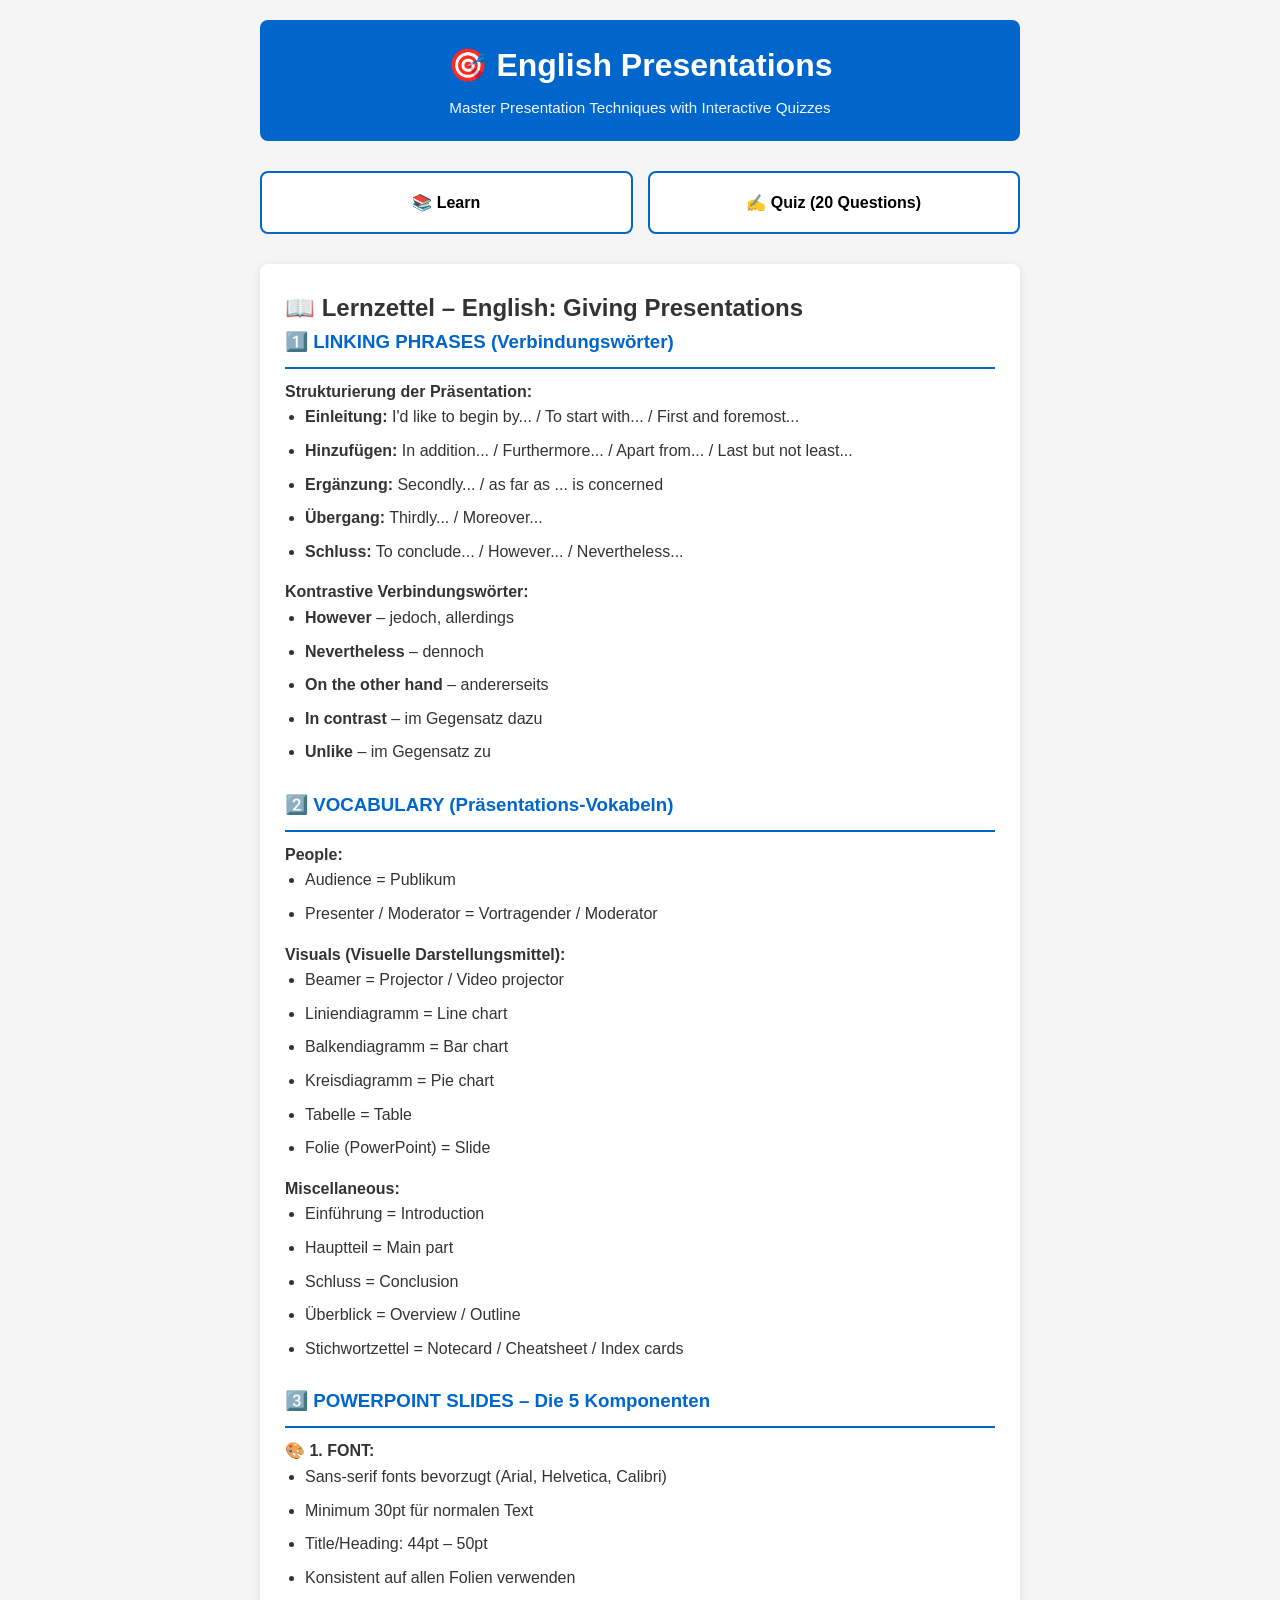
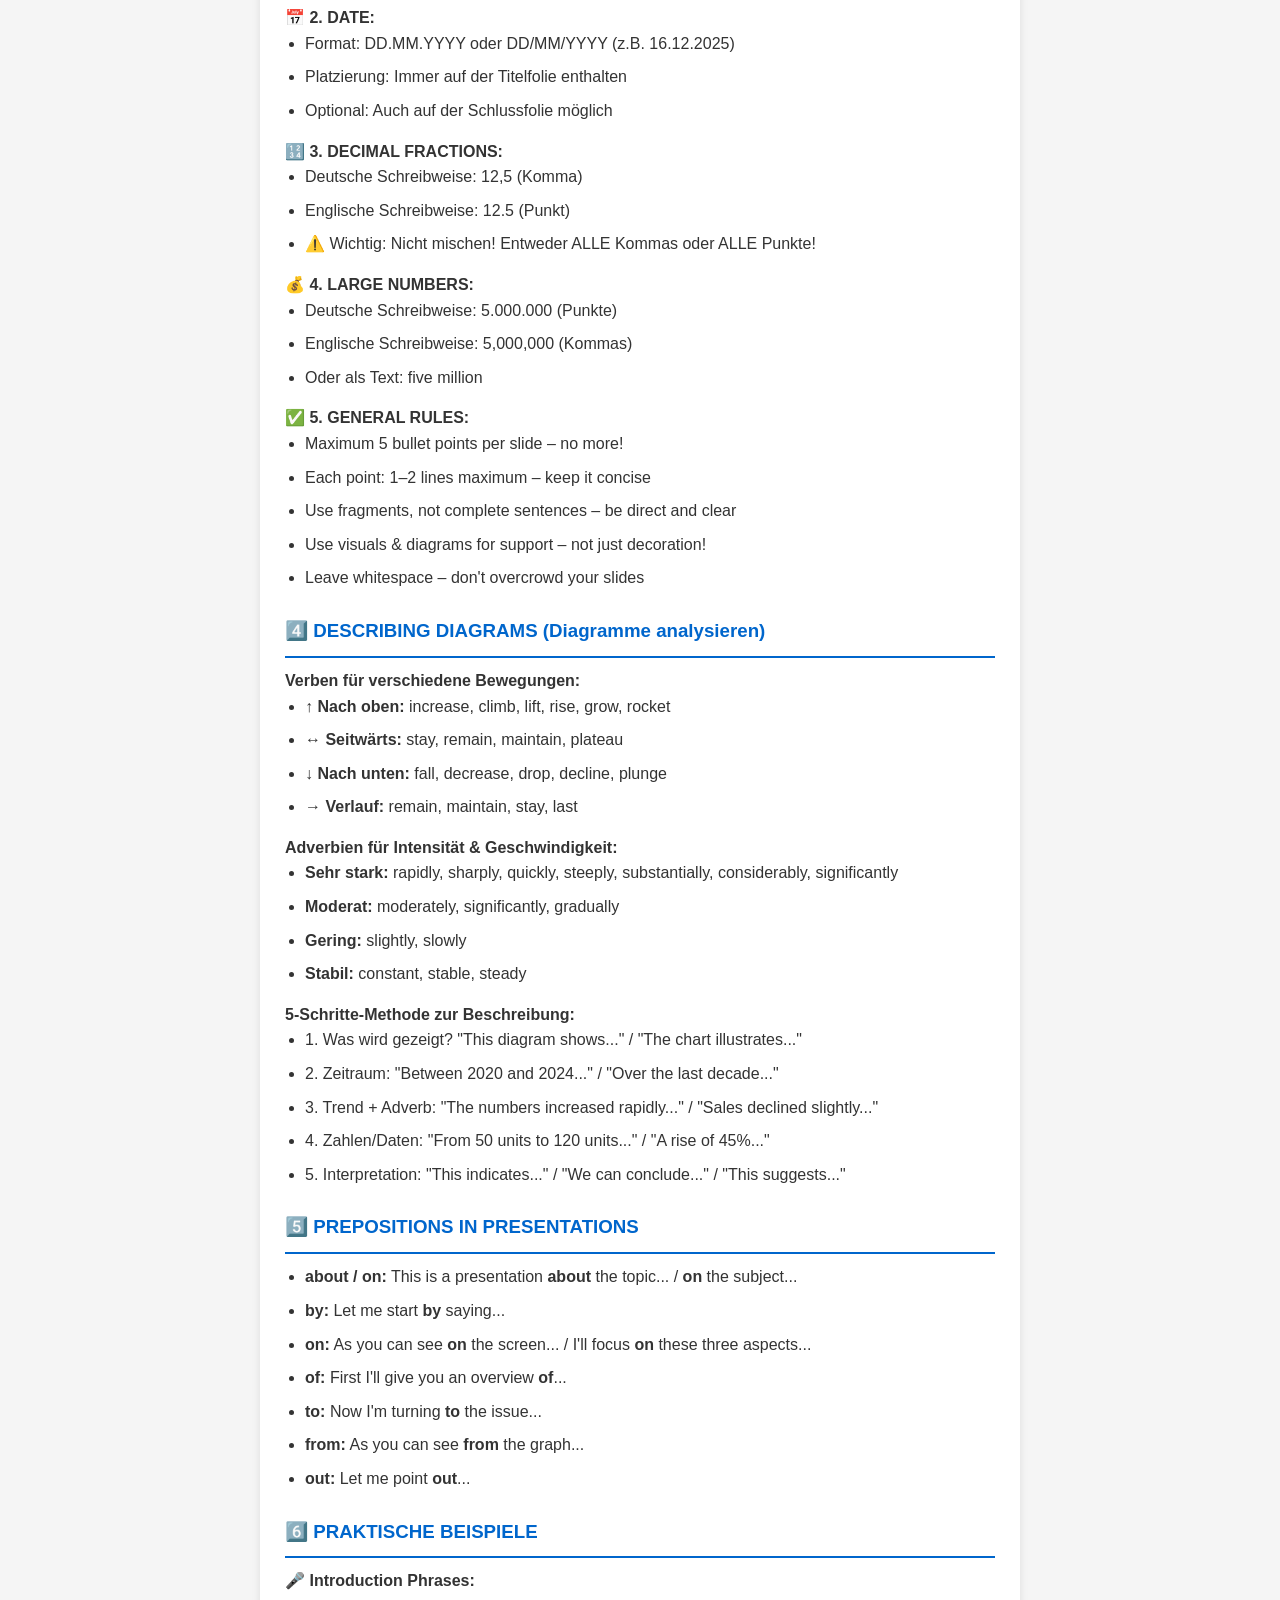
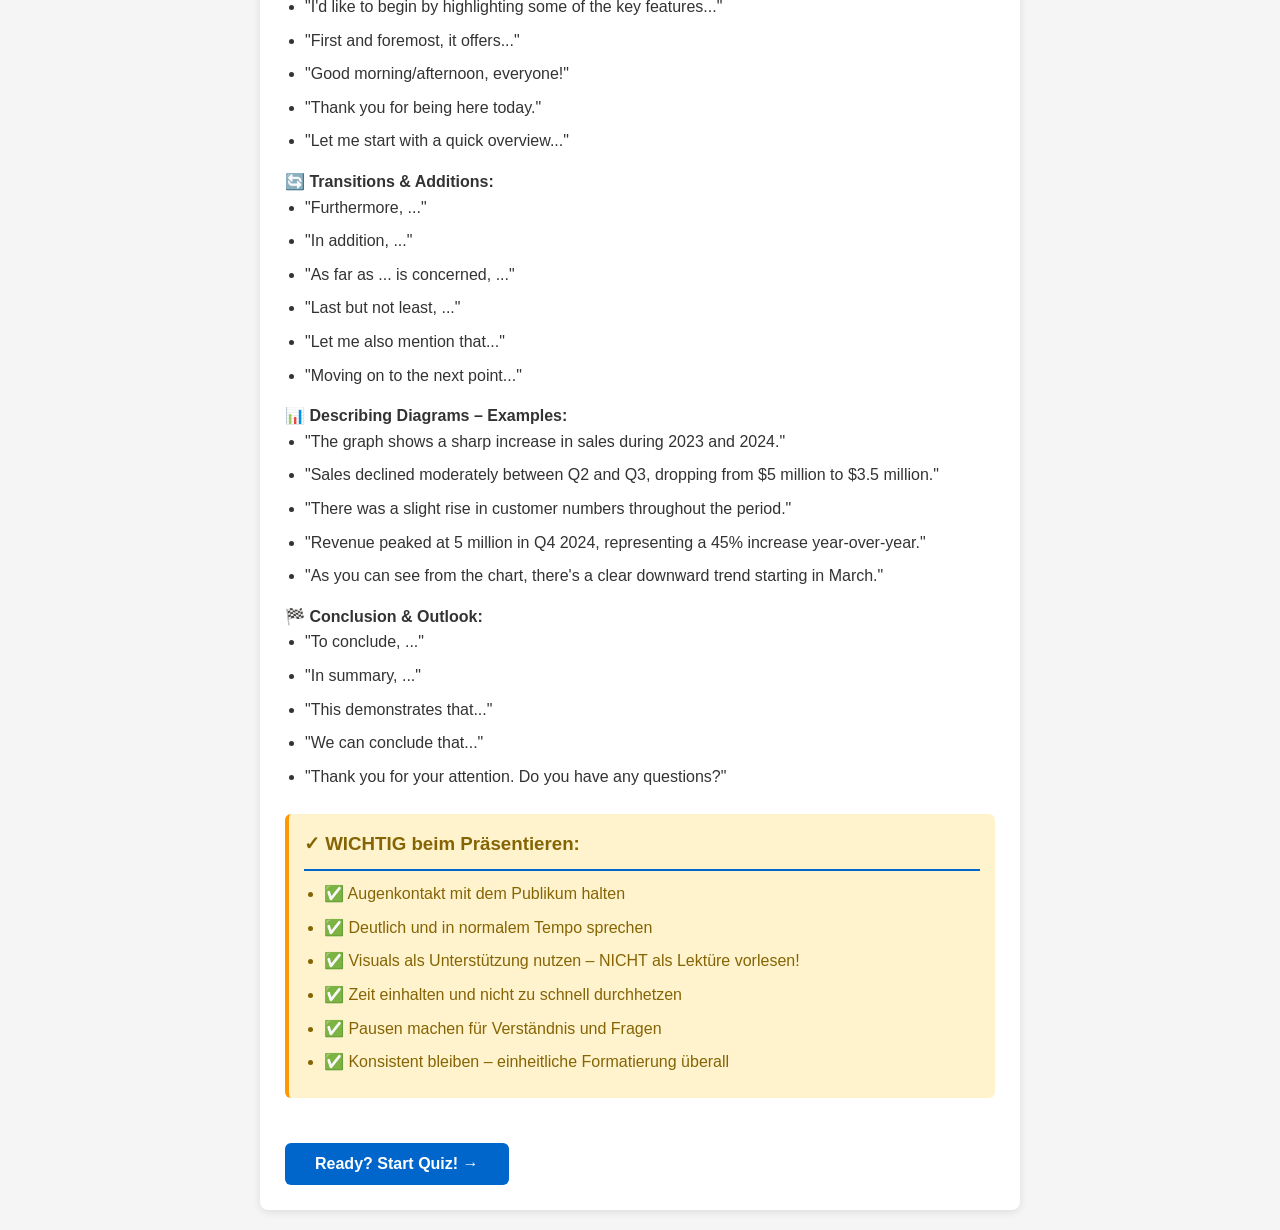
==== englisch.html @ 08774b76 "Add files via upload" ====
<!DOCTYPE html>
<html lang="en">
<head>
    <meta charset="UTF-8">
    <meta name="viewport" content="width=device-width, initial-scale=1.0">
    <title>English Presentations - Learning & Quiz App</title>
    <style>
        :root {
            --color-primary: #0066cc;
            --color-primary-hover: #0052a3;
            --color-success: #28a745;
            --color-error: #dc3545;
            --color-warning: #ff9800;
            --color-bg: #f5f5f5;
            --color-surface: #ffffff;
            --color-text: #333;
            --color-text-light: #666;
        }

        * {
            margin: 0;
            padding: 0;
            box-sizing: border-box;
        }

        body {
            font-family: 'Segoe UI', Tahoma, Geneva, Verdana, sans-serif;
            background: var(--color-bg);
            color: var(--color-text);
            line-height: 1.6;
        }

        .container {
            max-width: 800px;
            margin: 0 auto;
            padding: 20px;
        }

        header {
            background: var(--color-primary);
            color: white;
            padding: 20px;
            border-radius: 8px;
            margin-bottom: 30px;
            text-align: center;
        }

        header h1 {
            margin-bottom: 5px;
            font-size: 2em;
        }

        header p {
            font-size: 0.95em;
            opacity: 0.95;
        }

        .menu {
            display: grid;
            grid-template-columns: 1fr 1fr;
            gap: 15px;
            margin-bottom: 30px;
        }

        .menu-btn {
            background: var(--color-surface);
            border: 2px solid var(--color-primary);
            padding: 20px;
            border-radius: 8px;
            cursor: pointer;
            font-size: 1em;
            font-weight: 600;
            transition: all 0.3s ease;
        }

        .menu-btn:hover {
            background: var(--color-primary);
            color: white;
            transform: translateY(-2px);
        }

        .section {
            display: none;
            animation: fadeIn 0.3s ease;
        }

        .section.active {
            display: block;
        }

        @keyframes fadeIn {
            from { opacity: 0; }
            to { opacity: 1; }
        }

        .quiz-container {
            background: var(--color-surface);
            padding: 30px;
            border-radius: 8px;
            box-shadow: 0 2px 8px rgba(0,0,0,0.1);
        }

        .question-number {
            color: var(--color-primary);
            font-weight: bold;
            margin-bottom: 10px;
        }

        .question-text {
            font-size: 1.1em;
            font-weight: 600;
            margin-bottom: 20px;
            color: var(--color-text);
        }

        .options {
            display: flex;
            flex-direction: column;
            gap: 12px;
        }

        .option {
            background: var(--color-bg);
            border: 2px solid transparent;
            padding: 15px;
            border-radius: 6px;
            cursor: pointer;
            transition: all 0.2s ease;
            font-size: 0.95em;
        }

        .option:hover {
            border-color: var(--color-primary);
            background: #f0f7ff;
        }

        .option input[type="radio"] {
            margin-right: 10px;
            cursor: pointer;
        }

        .option label {
            cursor: pointer;
            display: flex;
            align-items: center;
        }

        .btn {
            background: var(--color-primary);
            color: white;
            border: none;
            padding: 12px 30px;
            border-radius: 6px;
            cursor: pointer;
            font-size: 1em;
            font-weight: 600;
            transition: background 0.3s ease;
            margin-top: 20px;
        }

        .btn:hover {
            background: var(--color-primary-hover);
        }

        .btn:disabled {
            background: #ccc;
            cursor: not-allowed;
        }

        .feedback {
            margin-top: 20px;
            padding: 15px;
            border-radius: 6px;
            display: none;
        }

        .feedback.show {
            display: block;
        }

        .feedback.correct {
            background: #d4edda;
            border: 2px solid var(--color-success);
            color: #155724;
        }

        .feedback.incorrect {
            background: #f8d7da;
            border: 2px solid var(--color-error);
            color: #721c24;
        }

        .progress-bar {
            background: var(--color-bg);
            height: 8px;
            border-radius: 4px;
            margin-bottom: 20px;
            overflow: hidden;
        }

        .progress-fill {
            background: var(--color-primary);
            height: 100%;
            transition: width 0.3s ease;
        }

        .score-board {
            background: var(--color-surface);
            padding: 30px;
            border-radius: 8px;
            text-align: center;
            box-shadow: 0 2px 8px rgba(0,0,0,0.1);
        }

        .score-circle {
            width: 150px;
            height: 150px;
            margin: 0 auto 20px;
            background: var(--color-primary);
            border-radius: 50%;
            display: flex;
            align-items: center;
            justify-content: center;
            color: white;
            font-size: 3em;
            font-weight: bold;
        }

        .score-board h2 {
            margin-bottom: 10px;
            color: var(--color-text);
        }

        .score-board p {
            color: var(--color-text-light);
            margin-bottom: 20px;
        }

        .btn-primary {
            background: var(--color-primary);
        }

        .btn-secondary {
            background: var(--color-text-light);
        }

        .learning-content {
            background: var(--color-surface);
            padding: 25px;
            border-radius: 8px;
            box-shadow: 0 2px 8px rgba(0,0,0,0.1);
        }

        .learning-section {
            margin-bottom: 25px;
        }

        .learning-section h3 {
            color: var(--color-primary);
            margin-bottom: 10px;
            border-bottom: 2px solid var(--color-primary);
            padding-bottom: 10px;
        }

        .learning-section ul {
            margin-left: 20px;
        }

        .learning-section li {
            margin-bottom: 8px;
            line-height: 1.6;
        }

        .example-box {
            background: #fffef0;
            border-left: 4px solid var(--color-warning);
            padding: 12px;
            margin: 10px 0;
            font-style: italic;
        }

        @media (max-width: 600px) {
            .menu {
                grid-template-columns: 1fr;
            }

            header h1 {
                font-size: 1.5em;
            }

            .quiz-container,
            .score-board,
            .learning-content {
                padding: 20px;
            }
        }
    </style>
</head>
<body>
    <div class="container">
        <header>
            <h1>🎯 English Presentations</h1>
            <p>Master Presentation Techniques with Interactive Quizzes</p>
        </header>

        <!-- MENU -->
        <div class="menu">
            <button class="menu-btn" onclick="showSection('learning')">📚 Learn</button>
            <button class="menu-btn" onclick="showSection('quiz')">✍️ Quiz (20 Questions)</button>
        </div>

        <!-- LEARNING SECTION -->
        <section id="learning" class="section active">
            <div class="learning-content">
                <h2>📖 Lernzettel – English: Giving Presentations</h2>

                <div class="learning-section">
                    <h3>1️⃣ LINKING PHRASES (Verbindungswörter)</h3>
                    <strong>Strukturierung der Präsentation:</strong>
                    <ul>
                        <li><strong>Einleitung:</strong> I'd like to begin by... / To start with... / First and foremost...</li>
                        <li><strong>Hinzufügen:</strong> In addition... / Furthermore... / Apart from... / Last but not least...</li>
                        <li><strong>Ergänzung:</strong> Secondly... / as far as ... is concerned</li>
                        <li><strong>Übergang:</strong> Thirdly... / Moreover...</li>
                        <li><strong>Schluss:</strong> To conclude... / However... / Nevertheless...</li>
                    </ul>
                    <strong style="margin-top: 15px; display: block;">Kontrastive Verbindungswörter:</strong>
                    <ul>
                        <li><strong>However</strong> – jedoch, allerdings</li>
                        <li><strong>Nevertheless</strong> – dennoch</li>
                        <li><strong>On the other hand</strong> – andererseits</li>
                        <li><strong>In contrast</strong> – im Gegensatz dazu</li>
                        <li><strong>Unlike</strong> – im Gegensatz zu</li>
                    </ul>
                </div>

                <div class="learning-section">
                    <h3>2️⃣ VOCABULARY (Präsentations-Vokabeln)</h3>
                    <strong>People:</strong>
                    <ul>
                        <li>Audience = Publikum</li>
                        <li>Presenter / Moderator = Vortragender / Moderator</li>
                    </ul>
                    <strong style="margin-top: 15px; display: block;">Visuals (Visuelle Darstellungsmittel):</strong>
                    <ul>
                        <li>Beamer = Projector / Video projector</li>
                        <li>Liniendiagramm = Line chart</li>
                        <li>Balkendiagramm = Bar chart</li>
                        <li>Kreisdiagramm = Pie chart</li>
                        <li>Tabelle = Table</li>
                        <li>Folie (PowerPoint) = Slide</li>
                    </ul>
                    <strong style="margin-top: 15px; display: block;">Miscellaneous:</strong>
                    <ul>
                        <li>Einführung = Introduction</li>
                        <li>Hauptteil = Main part</li>
                        <li>Schluss = Conclusion</li>
                        <li>Überblick = Overview / Outline</li>
                        <li>Stichwortzettel = Notecard / Cheatsheet / Index cards</li>
                    </ul>
                </div>

                <div class="learning-section">
                    <h3>3️⃣ POWERPOINT SLIDES – Die 5 Komponenten</h3>
                    <strong>🎨 1. FONT:</strong>
                    <ul>
                        <li>Sans-serif fonts bevorzugt (Arial, Helvetica, Calibri)</li>
                        <li>Minimum 30pt für normalen Text</li>
                        <li>Title/Heading: 44pt – 50pt</li>
                        <li>Konsistent auf allen Folien verwenden</li>
                    </ul>
                    <strong style="margin-top: 15px; display: block;">📅 2. DATE:</strong>
                    <ul>
                        <li>Format: DD.MM.YYYY oder DD/MM/YYYY (z.B. 16.12.2025)</li>
                        <li>Platzierung: Immer auf der Titelfolie enthalten</li>
                        <li>Optional: Auch auf der Schlussfolie möglich</li>
                    </ul>
                    <strong style="margin-top: 15px; display: block;">🔢 3. DECIMAL FRACTIONS:</strong>
                    <ul>
                        <li>Deutsche Schreibweise: 12,5 (Komma)</li>
                        <li>Englische Schreibweise: 12.5 (Punkt)</li>
                        <li>⚠️ Wichtig: Nicht mischen! Entweder ALLE Kommas oder ALLE Punkte!</li>
                    </ul>
                    <strong style="margin-top: 15px; display: block;">💰 4. LARGE NUMBERS:</strong>
                    <ul>
                        <li>Deutsche Schreibweise: 5.000.000 (Punkte)</li>
                        <li>Englische Schreibweise: 5,000,000 (Kommas)</li>
                        <li>Oder als Text: five million</li>
                    </ul>
                    <strong style="margin-top: 15px; display: block;">✅ 5. GENERAL RULES:</strong>
                    <ul>
                        <li>Maximum 5 bullet points per slide – no more!</li>
                        <li>Each point: 1–2 lines maximum – keep it concise</li>
                        <li>Use fragments, not complete sentences – be direct and clear</li>
                        <li>Use visuals & diagrams for support – not just decoration!</li>
                        <li>Leave whitespace – don't overcrowd your slides</li>
                    </ul>
                </div>

                <div class="learning-section">
                    <h3>4️⃣ DESCRIBING DIAGRAMS (Diagramme analysieren)</h3>
                    <strong>Verben für verschiedene Bewegungen:</strong>
                    <ul>
                        <li><strong>↑ Nach oben:</strong> increase, climb, lift, rise, grow, rocket</li>
                        <li><strong>↔ Seitwärts:</strong> stay, remain, maintain, plateau</li>
                        <li><strong>↓ Nach unten:</strong> fall, decrease, drop, decline, plunge</li>
                        <li><strong>→ Verlauf:</strong> remain, maintain, stay, last</li>
                    </ul>
                    <strong style="margin-top: 15px; display: block;">Adverbien für Intensität & Geschwindigkeit:</strong>
                    <ul>
                        <li><strong>Sehr stark:</strong> rapidly, sharply, quickly, steeply, substantially, considerably, significantly</li>
                        <li><strong>Moderat:</strong> moderately, significantly, gradually</li>
                        <li><strong>Gering:</strong> slightly, slowly</li>
                        <li><strong>Stabil:</strong> constant, stable, steady</li>
                    </ul>
                    <strong style="margin-top: 15px; display: block;">5-Schritte-Methode zur Beschreibung:</strong>
                    <ul>
                        <li>1. Was wird gezeigt? "This diagram shows..." / "The chart illustrates..."</li>
                        <li>2. Zeitraum: "Between 2020 and 2024..." / "Over the last decade..."</li>
                        <li>3. Trend + Adverb: "The numbers increased rapidly..." / "Sales declined slightly..."</li>
                        <li>4. Zahlen/Daten: "From 50 units to 120 units..." / "A rise of 45%..."</li>
                        <li>5. Interpretation: "This indicates..." / "We can conclude..." / "This suggests..."</li>
                    </ul>
                </div>

                <div class="learning-section">
                    <h3>5️⃣ PREPOSITIONS IN PRESENTATIONS</h3>
                    <ul>
                        <li><strong>about / on:</strong> This is a presentation <strong>about</strong> the topic... / <strong>on</strong> the subject...</li>
                        <li><strong>by:</strong> Let me start <strong>by</strong> saying...</li>
                        <li><strong>on:</strong> As you can see <strong>on</strong> the screen... / I'll focus <strong>on</strong> these three aspects...</li>
                        <li><strong>of:</strong> First I'll give you an overview <strong>of</strong>...</li>
                        <li><strong>to:</strong> Now I'm turning <strong>to</strong> the issue...</li>
                        <li><strong>from:</strong> As you can see <strong>from</strong> the graph...</li>
                        <li><strong>out:</strong> Let me point <strong>out</strong>...</li>
                    </ul>
                </div>

                <div class="learning-section">
                    <h3>6️⃣ PRAKTISCHE BEISPIELE</h3>
                    <strong>🎤 Introduction Phrases:</strong>
                    <ul>
                        <li>"I'd like to begin by highlighting some of the key features..."</li>
                        <li>"First and foremost, it offers..."</li>
                        <li>"Good morning/afternoon, everyone!"</li>
                        <li>"Thank you for being here today."</li>
                        <li>"Let me start with a quick overview..."</li>
                    </ul>
                    <strong style="margin-top: 15px; display: block;">🔄 Transitions & Additions:</strong>
                    <ul>
                        <li>"Furthermore, ..."</li>
                        <li>"In addition, ..."</li>
                        <li>"As far as ... is concerned, ..."</li>
                        <li>"Last but not least, ..."</li>
                        <li>"Let me also mention that..."</li>
                        <li>"Moving on to the next point..."</li>
                    </ul>
                    <strong style="margin-top: 15px; display: block;">📊 Describing Diagrams – Examples:</strong>
                    <ul>
                        <li>"The graph shows a sharp increase in sales during 2023 and 2024."</li>
                        <li>"Sales declined moderately between Q2 and Q3, dropping from $5 million to $3.5 million."</li>
                        <li>"There was a slight rise in customer numbers throughout the period."</li>
                        <li>"Revenue peaked at 5 million in Q4 2024, representing a 45% increase year-over-year."</li>
                        <li>"As you can see from the chart, there's a clear downward trend starting in March."</li>
                    </ul>
                    <strong style="margin-top: 15px; display: block;">🏁 Conclusion & Outlook:</strong>
                    <ul>
                        <li>"To conclude, ..."</li>
                        <li>"In summary, ..."</li>
                        <li>"This demonstrates that..."</li>
                        <li>"We can conclude that..."</li>
                        <li>"Thank you for your attention. Do you have any questions?"</li>
                    </ul>
                </div>

                <div class="learning-section" style="background: #fff3cd; padding: 15px; border-radius: 6px; border-left: 4px solid #ff9800;">
                    <h3 style="color: #856404;">✓ WICHTIG beim Präsentieren:</h3>
                    <ul style="color: #856404;">
                        <li>✅ Augenkontakt mit dem Publikum halten</li>
                        <li>✅ Deutlich und in normalem Tempo sprechen</li>
                        <li>✅ Visuals als Unterstützung nutzen – NICHT als Lektüre vorlesen!</li>
                        <li>✅ Zeit einhalten und nicht zu schnell durchhetzen</li>
                        <li>✅ Pausen machen für Verständnis und Fragen</li>
                        <li>✅ Konsistent bleiben – einheitliche Formatierung überall</li>
                    </ul>
                </div>

                <button class="btn" onclick="showSection('quiz')">Ready? Start Quiz! →</button>
            </div>
        </section>

        <!-- QUIZ SECTION -->
        <section id="quiz" class="section">
            <div class="quiz-container" id="quizContainer">
                <div class="progress-bar">
                    <div class="progress-fill" id="progressFill"></div>
                </div>
                <div class="question-number" id="questionNumber">Question 1 of 20</div>
                <div class="question-text" id="questionText"></div>
                <div class="options" id="optionsContainer"></div>
                <button class="btn" id="submitBtn" onclick="submitAnswer()">Check Answer</button>
                <div class="feedback" id="feedback"></div>
            </div>

            <div class="score-board" id="scoreBoard" style="display: none;">
                <div class="score-circle" id="scoreCircle">0%</div>
                <h2>Quiz Complete! 🎉</h2>
                <p id="scoreMessage"></p>
                <button class="btn" onclick="location.reload()">Start Over</button>
                <button class="btn btn-secondary" onclick="showSection('learning'); location.reload()">Review & Learn</button>
            </div>
        </section>
    </div>

    <script>
        // Quiz Questions
        const quizQuestions = [
            {
                question: "What is the MINIMUM font size for normal text on a PowerPoint slide?",
                options: [
                    "20pt",
                    "30pt",
                    "44pt",
                    "50pt"
                ],
                correct: 1,
                explanation: "The minimum font size for normal body text is 30pt to ensure readability for the audience."
            },
            {
                question: "How should you write a decimal number in English presentations?",
                options: [
                    "3,25 (with comma)",
                    "3.25 (with point)",
                    "3-25 (with dash)",
                    "Both A and B are correct"
                ],
                correct: 1,
                explanation: "In English, use a POINT (3.25), not a comma. Commas are for thousands (5,000,000)."
            },
            {
                question: "What is the maximum number of bullet points recommended per slide?",
                options: [
                    "3 bullet points",
                    "5 bullet points",
                    "7 bullet points",
                    "10 bullet points"
                ],
                correct: 1,
                explanation: "Maximum 5 bullet points per slide - this prevents overcrowding and helps the audience focus."
            },
            {
                question: "Which linking phrase would you use to INTRODUCE your presentation?",
                options: [
                    "To conclude...",
                    "Furthermore...",
                    "I'd like to begin by...",
                    "On the other hand..."
                ],
                correct: 2,
                explanation: "'I'd like to begin by...' is an introductory phrase. 'To conclude' ends a presentation."
            },
            {
                question: "How do you write 5 million in English style (for slides)?",
                options: [
                    "5.000.000 (with dots)",
                    "5,000,000 (with commas)",
                    "five million (as text)",
                    "Both B and C are correct"
                ],
                correct: 3,
                explanation: "In English, use COMMAS for thousands (5,000,000) or write it as text (five million). Both are correct!"
            },
            {
                question: "Which verb describes a SHARP INCREASE in a diagram?",
                options: [
                    "remained stable",
                    "declined slightly",
                    "rocketed / skyrocketed",
                    "plateaued"
                ],
                correct: 2,
                explanation: "'Rocketed' or 'skyrocketed' describes a sharp, sudden increase. 'Remained stable' = no change."
            },
            {
                question: "Complete: 'As you can see _____ the screen...'",
                options: [
                    "in",
                    "at",
                    "on",
                    "from"
                ],
                correct: 2,
                explanation: "The correct preposition is 'on': 'As you can see ON the screen...'"
            },
            {
                question: "Which is NOT a proper contrast linking phrase?",
                options: [
                    "However...",
                    "Nevertheless...",
                    "Furthermore...",
                    "On the other hand..."
                ],
                correct: 2,
                explanation: "'Furthermore' ADDS information, it doesn't contrast. 'However', 'Nevertheless', 'On the other hand' show contrast."
            },
            {
                question: "What does the example 'Revenue peaked at 5 million in Q4' tell you?",
                options: [
                    "Revenue was lowest in Q4",
                    "Revenue reached its highest point in Q4",
                    "Revenue remained stable in Q4",
                    "Revenue declined in Q4"
                ],
                correct: 1,
                explanation: "'Peaked' means reached the highest point. It's the TOP of the curve."
            },
            {
                question: "Which of these is correct for describing a SLIGHT change?",
                options: [
                    "Sales rocketed sharply",
                    "Numbers increased substantially",
                    "There was a slight rise in customers",
                    "Revenue plunged considerably"
                ],
                correct: 2,
                explanation: "'Slight rise' correctly describes a small, gradual increase. 'Sharply', 'substantially', 'plunged' all indicate major changes."
            },
            {
                question: "What should you NEVER do when presenting slides?",
                options: [
                    "Make eye contact with the audience",
                    "Just read word-for-word from your slides",
                    "Use visuals as support material",
                    "Speak at a normal pace"
                ],
                correct: 1,
                explanation: "Never just read from slides! Slides are SUPPORT material, not a script. Use them to highlight key points."
            },
            {
                question: "How many lines should each bullet point be maximum?",
                options: [
                    "1 line maximum",
                    "2-3 lines maximum",
                    "1-2 lines maximum",
                    "No limit, be detailed"
                ],
                correct: 2,
                explanation: "Each bullet point should be 1-2 lines MAXIMUM to keep slides clean and readable. More text = audience gets lost."
            },
            {
                question: "Which date format is CORRECT for English presentations?",
                options: [
                    "16/12/2025 or 16.12.2025",
                    "12/16/2025 (American style)",
                    "December 16, 2025 (full text)",
                    "All formats are equally correct"
                ],
                correct: 0,
                explanation: "DD/MM/YYYY or DD.MM.YYYY are standard for presentations. Always include the date on your title slide!"
            },
            {
                question: "Which adverb indicates a MODERATE/GRADUAL increase?",
                options: [
                    "sharply",
                    "substantially",
                    "gradually",
                    "steeply"
                ],
                correct: 2,
                explanation: "'Gradually' means slow, step-by-step change. 'Sharply', 'substantially', 'steeply' all mean sudden/significant."
            },
            {
                question: "How should you format the title on a PowerPoint slide?",
                options: [
                    "20pt font size",
                    "32pt font size",
                    "44-50pt font size",
                    "10pt font size"
                ],
                correct: 2,
                explanation: "Titles should be 44-50pt for visibility. This is much larger than body text (30pt minimum)."
            },
            {
                question: "Which linking phrase is used to add MORE information?",
                options: [
                    "However...",
                    "In contrast...",
                    "Furthermore...",
                    "On the other hand..."
                ],
                correct: 2,
                explanation: "'Furthermore' ADDS information (like 'In addition'). The others show CONTRAST or contradiction."
            },
            {
                question: "What does 'plateau' mean when describing a diagram?",
                options: [
                    "Sharp increase",
                    "Remains flat/stable",
                    "Sudden drop",
                    "Fluctuates wildly"
                ],
                correct: 1,
                explanation: "'Plateau' = flat, no change. Numbers stay the same. Example: 'Sales plateaued at 50,000 units.'"
            },
            {
                question: "Which is the CORRECT way to write decimal numbers in English presentations?",
                options: [
                    "Use commas: 25,5%",
                    "Use points: 25.5%",
                    "Use dashes: 25-5%",
                    "Write as text: twenty-five point five percent"
                ],
                correct: 1,
                explanation: "In English, use POINTS for decimals (25.5%). Only use COMMAS for thousands (5,000,000)."
            },
            {
                question: "What is the main purpose of visuals on a PowerPoint slide?",
                options: [
                    "To fill empty space",
                    "To look pretty",
                    "To SUPPORT and clarify your spoken message",
                    "To replace your speech"
                ],
                correct: 2,
                explanation: "Visuals should SUPPORT your presentation, not replace it or just decorate. They help the audience understand better."
            },
            {
                question: "Complete: 'I'd like to begin _____ showing you the data.'",
                options: [
                    "to",
                    "for",
                    "by",
                    "with"
                ],
                correct: 2,
                explanation: "The correct phrase is 'I'd like to begin BY...'. 'By' shows the method or action you're starting with."
            }
        ];

        let currentQuestion = 0;
        let score = 0;
        let answered = false;

        function showSection(section) {
            document.querySelectorAll('.section').forEach(s => s.classList.remove('active'));
            document.getElementById(section).classList.add('active');
            if (section === 'quiz' && currentQuestion === 0) {
                loadQuestion();
            }
        }

        function loadQuestion() {
            const question = quizQuestions[currentQuestion];
            answered = false;

            document.getElementById('questionNumber').textContent = `Question ${currentQuestion + 1} of ${quizQuestions.length}`;
            document.getElementById('questionText').textContent = question.question;

            const optionsContainer = document.getElementById('optionsContainer');
            optionsContainer.innerHTML = '';

            question.options.forEach((option, index) => {
                const optionDiv = document.createElement('div');
                optionDiv.className = 'option';
                optionDiv.innerHTML = `
                    <label>
                        <input type="radio" name="answer" value="${index}">
                        ${option}
                    </label>
                `;
                optionsContainer.appendChild(optionDiv);
            });

            document.getElementById('feedback').classList.remove('show', 'correct', 'incorrect');
            document.getElementById('submitBtn').textContent = 'Check Answer';
            updateProgress();
        }

        function submitAnswer() {
            if (answered) {
                nextQuestion();
                return;
            }

            const selectedAnswer = document.querySelector('input[name="answer"]:checked');
            if (!selectedAnswer) {
                alert('Please select an answer!');
                return;
            }

            answered = true;
            const question = quizQuestions[currentQuestion];
            const isCorrect = parseInt(selectedAnswer.value) === question.correct;

            if (isCorrect) {
                score++;
                document.getElementById('feedback').className = 'feedback show correct';
                document.getElementById('feedback').innerHTML = `✅ <strong>Correct!</strong> ${question.explanation}`;
            } else {
                document.getElementById('feedback').className = 'feedback show incorrect';
                document.getElementById('feedback').innerHTML = `❌ <strong>Incorrect!</strong> ${question.explanation}`;
            }

            document.getElementById('submitBtn').textContent = currentQuestion === quizQuestions.length - 1 ? 'See Results' : 'Next Question →';
        }

        function nextQuestion() {
            currentQuestion++;
            if (currentQuestion < quizQuestions.length) {
                loadQuestion();
            } else {
                showResults();
            }
        }

        function updateProgress() {
            const progress = ((currentQuestion) / quizQuestions.length) * 100;
            document.getElementById('progressFill').style.width = progress + '%';
        }

        function showResults() {
            const percentage = Math.round((score / quizQuestions.length) * 100);
            document.getElementById('quizContainer').style.display = 'none';
            document.getElementById('scoreBoard').style.display = 'block';
            document.getElementById('scoreCircle').textContent = percentage + '%';

            let message = '';
            if (percentage === 100) {
                message = 'Perfect! You\'re a presentation expert! 🌟';
            } else if (percentage >= 80) {
                message = 'Great job! You know your stuff! 💪';
            } else if (percentage >= 60) {
                message = 'Good effort! Review the topics and try again. 📚';
            } else {
                message = 'Keep learning! Review the material and take the quiz again. 📖';
            }

            document.getElementById('scoreMessage').textContent = `You got ${score} out of ${quizQuestions.length} questions correct. ${message}`;
        }

        // Load first question
        window.addEventListener('load', () => {
            if (document.getElementById('quiz').classList.contains('active')) {
                loadQuestion();
            }
        });
    </script>
</body>
</html>
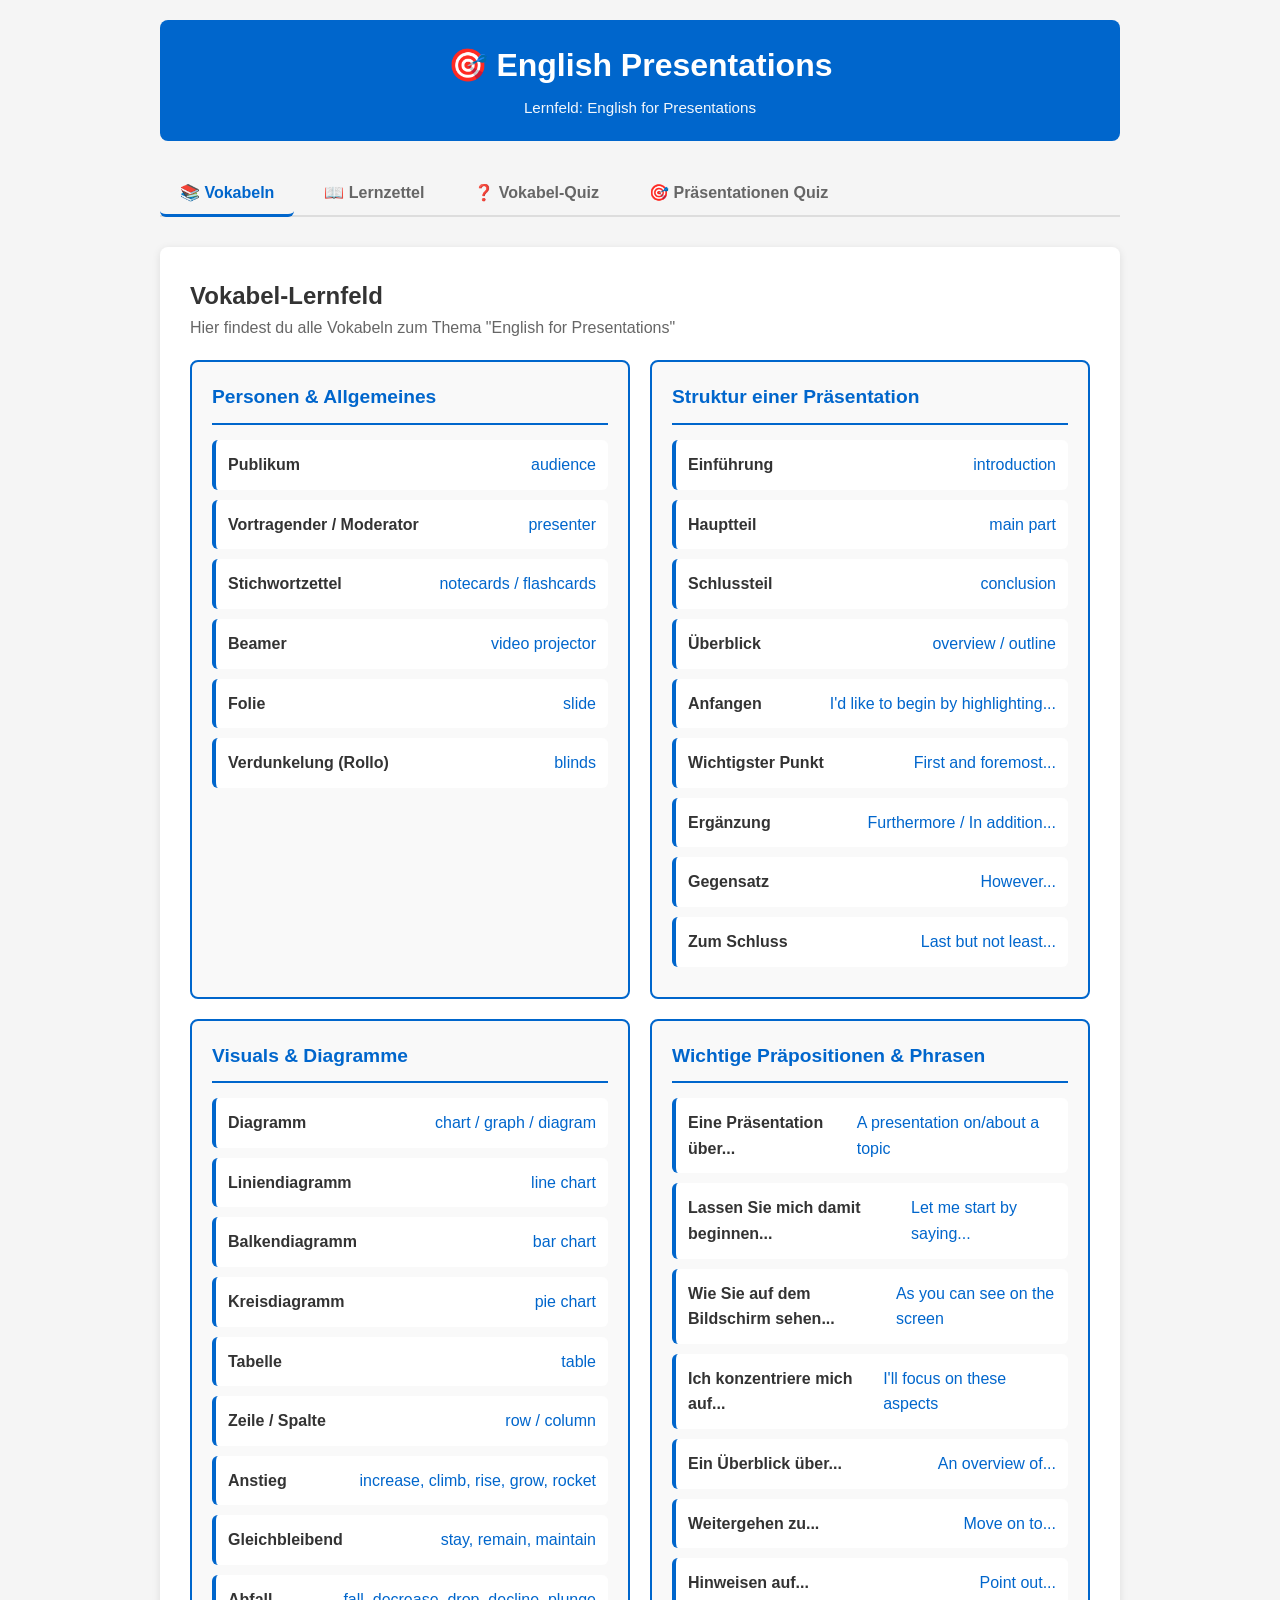
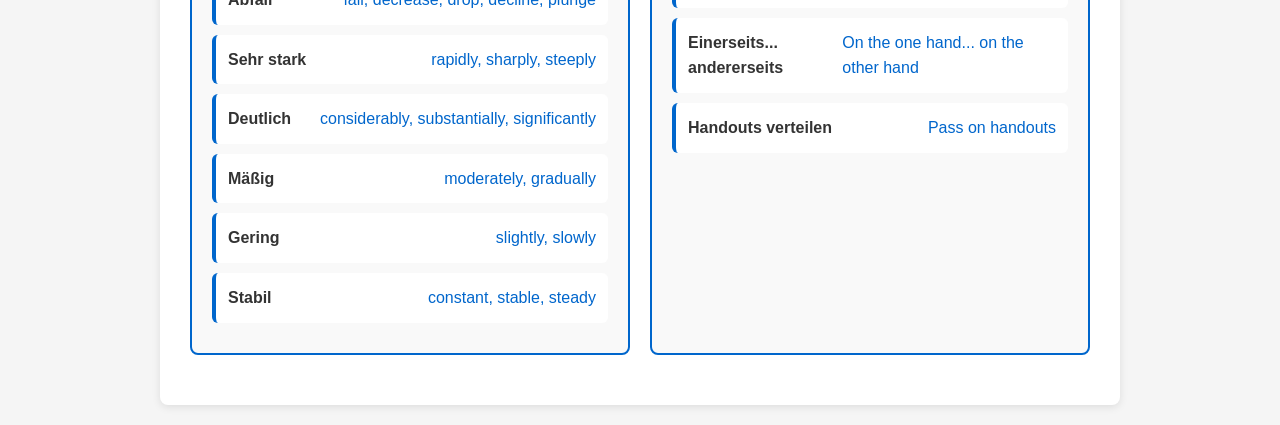
==== commit a2d126a4: "Update vocabs" ====
--- a/englisch.html
+++ b/englisch.html
@@ -1,5 +1,5 @@
 <!DOCTYPE html>
-<html lang="en">
+<html lang="de">
 <head>
     <meta charset="UTF-8">
     <meta name="viewport" content="width=device-width, initial-scale=1.0">
@@ -31,7 +31,7 @@
         }
 
         .container {
-            max-width: 800px;
+            max-width: 1000px;
             margin: 0 auto;
             padding: 20px;
         }
@@ -55,28 +55,34 @@
             opacity: 0.95;
         }
 
-        .menu {
-            display: grid;
-            grid-template-columns: 1fr 1fr;
-            gap: 15px;
+        .tabs {
+            display: flex;
+            gap: 10px;
             margin-bottom: 30px;
-        }
-
-        .menu-btn {
-            background: var(--color-surface);
-            border: 2px solid var(--color-primary);
-            padding: 20px;
-            border-radius: 8px;
+            flex-wrap: wrap;
+            border-bottom: 2px solid #ddd;
+        }
+
+        .tab-btn {
+            background: none;
+            border: none;
+            padding: 12px 20px;
             cursor: pointer;
             font-size: 1em;
             font-weight: 600;
+            color: var(--color-text-light);
+            border-bottom: 3px solid transparent;
             transition: all 0.3s ease;
-        }
-
-        .menu-btn:hover {
-            background: var(--color-primary);
-            color: white;
-            transform: translateY(-2px);
+            margin-bottom: -2px;
+        }
+
+        .tab-btn:hover {
+            color: var(--color-primary);
+        }
+
+        .tab-btn.active {
+            color: var(--color-primary);
+            border-bottom-color: var(--color-primary);
         }
 
         .section {
@@ -93,157 +99,58 @@
             to { opacity: 1; }
         }
 
-        .quiz-container {
+        .content-box {
             background: var(--color-surface);
             padding: 30px;
             border-radius: 8px;
             box-shadow: 0 2px 8px rgba(0,0,0,0.1);
         }
 
-        .question-number {
+        /* Vokabeln-Lernfeld Styles */
+        .vocabulary-grid {
+            display: grid;
+            grid-template-columns: repeat(auto-fit, minmax(300px, 1fr));
+            gap: 20px;
+            margin-bottom: 20px;
+        }
+
+        .vocab-category {
+            border: 2px solid var(--color-primary);
+            border-radius: 8px;
+            padding: 20px;
+            background: #f9f9f9;
+        }
+
+        .vocab-category h3 {
             color: var(--color-primary);
-            font-weight: bold;
+            margin-bottom: 15px;
+            font-size: 1.2em;
+            border-bottom: 2px solid var(--color-primary);
+            padding-bottom: 10px;
+        }
+
+        .vocab-item {
+            background: white;
+            padding: 12px;
             margin-bottom: 10px;
-        }
-
-        .question-text {
-            font-size: 1.1em;
+            border-radius: 6px;
+            border-left: 4px solid var(--color-primary);
+            display: flex;
+            justify-content: space-between;
+            align-items: center;
+        }
+
+        .vocab-de {
             font-weight: 600;
-            margin-bottom: 20px;
             color: var(--color-text);
         }
 
-        .options {
-            display: flex;
-            flex-direction: column;
-            gap: 12px;
-        }
-
-        .option {
-            background: var(--color-bg);
-            border: 2px solid transparent;
-            padding: 15px;
-            border-radius: 6px;
-            cursor: pointer;
-            transition: all 0.2s ease;
-            font-size: 0.95em;
-        }
-
-        .option:hover {
-            border-color: var(--color-primary);
-            background: #f0f7ff;
-        }
-
-        .option input[type="radio"] {
-            margin-right: 10px;
-            cursor: pointer;
-        }
-
-        .option label {
-            cursor: pointer;
-            display: flex;
-            align-items: center;
-        }
-
-        .btn {
-            background: var(--color-primary);
-            color: white;
-            border: none;
-            padding: 12px 30px;
-            border-radius: 6px;
-            cursor: pointer;
-            font-size: 1em;
-            font-weight: 600;
-            transition: background 0.3s ease;
-            margin-top: 20px;
-        }
-
-        .btn:hover {
-            background: var(--color-primary-hover);
-        }
-
-        .btn:disabled {
-            background: #ccc;
-            cursor: not-allowed;
-        }
-
-        .feedback {
-            margin-top: 20px;
-            padding: 15px;
-            border-radius: 6px;
-            display: none;
-        }
-
-        .feedback.show {
-            display: block;
-        }
-
-        .feedback.correct {
-            background: #d4edda;
-            border: 2px solid var(--color-success);
-            color: #155724;
-        }
-
-        .feedback.incorrect {
-            background: #f8d7da;
-            border: 2px solid var(--color-error);
-            color: #721c24;
-        }
-
-        .progress-bar {
-            background: var(--color-bg);
-            height: 8px;
-            border-radius: 4px;
-            margin-bottom: 20px;
-            overflow: hidden;
-        }
-
-        .progress-fill {
-            background: var(--color-primary);
-            height: 100%;
-            transition: width 0.3s ease;
-        }
-
-        .score-board {
-            background: var(--color-surface);
-            padding: 30px;
-            border-radius: 8px;
-            text-align: center;
-            box-shadow: 0 2px 8px rgba(0,0,0,0.1);
-        }
-
-        .score-circle {
-            width: 150px;
-            height: 150px;
-            margin: 0 auto 20px;
-            background: var(--color-primary);
-            border-radius: 50%;
-            display: flex;
-            align-items: center;
-            justify-content: center;
-            color: white;
-            font-size: 3em;
-            font-weight: bold;
-        }
-
-        .score-board h2 {
-            margin-bottom: 10px;
-            color: var(--color-text);
-        }
-
-        .score-board p {
-            color: var(--color-text-light);
-            margin-bottom: 20px;
-        }
-
-        .btn-primary {
-            background: var(--color-primary);
-        }
-
-        .btn-secondary {
-            background: var(--color-text-light);
-        }
-
+        .vocab-en {
+            color: var(--color-primary);
+            font-weight: 500;
+        }
+
+        /* Learning Content Styles */
         .learning-content {
             background: var(--color-surface);
             padding: 25px;
@@ -279,19 +186,249 @@
             font-style: italic;
         }
 
+        /* Quiz Styles */
+        .quiz-container {
+            background: var(--color-surface);
+            padding: 30px;
+            border-radius: 8px;
+            box-shadow: 0 2px 8px rgba(0,0,0,0.1);
+        }
+
+        .quiz-header {
+            margin-bottom: 30px;
+            text-align: center;
+        }
+
+        .quiz-header h2 {
+            margin-bottom: 10px;
+            color: var(--color-primary);
+        }
+
+        .progress-bar {
+            width: 100%;
+            height: 8px;
+            background: #ddd;
+            border-radius: 4px;
+            overflow: hidden;
+            margin-bottom: 20px;
+        }
+
+        .progress-fill {
+            height: 100%;
+            background: var(--color-success);
+            transition: width 0.3s ease;
+        }
+
+        .quiz-mode-selector {
+            display: grid;
+            grid-template-columns: 1fr 1fr;
+            gap: 15px;
+            margin-bottom: 30px;
+        }
+
+        .quiz-mode-btn {
+            padding: 20px;
+            border: 2px solid var(--color-primary);
+            background: var(--color-surface);
+            border-radius: 8px;
+            cursor: pointer;
+            font-weight: 600;
+            transition: all 0.3s ease;
+            font-size: 1em;
+        }
+
+        .quiz-mode-btn:hover {
+            background: var(--color-primary);
+            color: white;
+            transform: translateY(-2px);
+        }
+
+        .question-number {
+            color: var(--color-primary);
+            font-weight: bold;
+            margin-bottom: 10px;
+        }
+
+        .question-text {
+            font-size: 1.1em;
+            font-weight: 600;
+            margin-bottom: 20px;
+            color: var(--color-text);
+        }
+
+        .options {
+            display: flex;
+            flex-direction: column;
+            gap: 12px;
+            margin-bottom: 20px;
+        }
+
+        .option {
+            background: var(--color-bg);
+            border: 2px solid #ddd;
+            padding: 15px;
+            border-radius: 6px;
+            cursor: pointer;
+            transition: all 0.3s ease;
+            font-size: 1em;
+        }
+
+        .option:hover {
+            border-color: var(--color-primary);
+            background: #f0f7ff;
+        }
+
+        .option.selected {
+            background: var(--color-primary);
+            color: white;
+            border-color: var(--color-primary);
+        }
+
+        .option.correct {
+            background: var(--color-success);
+            color: white;
+            border-color: var(--color-success);
+        }
+
+        .option.incorrect {
+            background: var(--color-error);
+            color: white;
+            border-color: var(--color-error);
+        }
+
+        .btn-container {
+            display: flex;
+            gap: 15px;
+            justify-content: center;
+            margin-top: 30px;
+        }
+
+        button {
+            padding: 12px 30px;
+            font-size: 1em;
+            border: none;
+            border-radius: 6px;
+            cursor: pointer;
+            font-weight: 600;
+            transition: all 0.3s ease;
+        }
+
+        .btn-primary {
+            background: var(--color-primary);
+            color: white;
+        }
+
+        .btn-primary:hover:not(:disabled) {
+            background: var(--color-primary-hover);
+            transform: translateY(-2px);
+        }
+
+        .btn-primary:disabled {
+            background: #ccc;
+            cursor: not-allowed;
+            opacity: 0.6;
+        }
+
+        .btn-secondary {
+            background: var(--color-bg);
+            border: 2px solid var(--color-primary);
+            color: var(--color-primary);
+        }
+
+        .btn-secondary:hover:not(:disabled) {
+            background: var(--color-primary);
+            color: white;
+        }
+
+        .result-message {
+            padding: 20px;
+            border-radius: 8px;
+            margin-bottom: 20px;
+            font-weight: 600;
+            text-align: center;
+            display: none;
+        }
+
+        .result-message.correct {
+            background: #d4edda;
+            color: #155724;
+            border: 1px solid #c3e6cb;
+            display: block;
+        }
+
+        .result-message.incorrect {
+            background: #f8d7da;
+            color: #721c24;
+            border: 1px solid #f5c6cb;
+            display: block;
+        }
+
+        .quiz-summary {
+            text-align: center;
+            padding: 30px;
+            background: var(--color-bg);
+            border-radius: 8px;
+        }
+
+        .quiz-summary h2 {
+            color: var(--color-primary);
+            margin-bottom: 20px;
+            font-size: 1.8em;
+        }
+
+        .score-display {
+            font-size: 3em;
+            color: var(--color-success);
+            margin-bottom: 20px;
+            font-weight: bold;
+        }
+
+        .score-percentage {
+            font-size: 1.2em;
+            color: var(--color-text-light);
+            margin-bottom: 30px;
+        }
+
+        .hidden {
+            display: none;
+        }
+
+        #answerInput {
+            width: 100%;
+            padding: 15px;
+            font-size: 1em;
+            border: 2px solid #ddd;
+            border-radius: 6px;
+            margin-bottom: 20px;
+        }
+
+        #answerInput:focus {
+            outline: none;
+            border-color: var(--color-primary);
+            box-shadow: 0 0 0 3px rgba(0, 102, 204, 0.1);
+        }
+
         @media (max-width: 600px) {
-            .menu {
+            .quiz-mode-selector,
+            .vocabulary-grid {
                 grid-template-columns: 1fr;
             }
 
-            header h1 {
-                font-size: 1.5em;
-            }
-
-            .quiz-container,
-            .score-board,
-            .learning-content {
-                padding: 20px;
+            .tabs {
+                flex-direction: column;
+            }
+
+            .tab-btn {
+                width: 100%;
+                text-align: left;
+                border-bottom: none;
+                border-left: 3px solid transparent;
+                margin-bottom: 0;
+            }
+
+            .tab-btn.active {
+                border-left-color: var(--color-primary);
+                border-bottom: none;
             }
         }
     </style>
@@ -300,17 +437,27 @@
     <div class="container">
         <header>
             <h1>🎯 English Presentations</h1>
-            <p>Master Presentation Techniques with Interactive Quizzes</p>
+            <p>Lernfeld: English for Presentations</p>
         </header>
 
-        <!-- MENU -->
-        <div class="menu">
-            <button class="menu-btn" onclick="showSection('learning')">📚 Learn</button>
-            <button class="menu-btn" onclick="showSection('quiz')">✍️ Quiz (20 Questions)</button>
+        <div class="tabs">
+            <button class="tab-btn active" onclick="switchTab('vokabeln')">📚 Vokabeln</button>
+            <button class="tab-btn" onclick="switchTab('learning')">📖 Lernzettel</button>
+            <button class="tab-btn" onclick="switchTab('quiz')">❓ Vokabel-Quiz</button>
+            <button class="tab-btn" onclick="switchTab('presentations')">🎯 Präsentationen Quiz</button>
         </div>
 
-        <!-- LEARNING SECTION -->
-        <section id="learning" class="section active">
+        <!-- Vokabeln Lernfeld -->
+        <div id="vokabeln" class="section active">
+            <div class="content-box">
+                <h2>Vokabel-Lernfeld</h2>
+                <p style="margin-bottom: 20px; color: var(--color-text-light);">Hier findest du alle Vokabeln zum Thema "English for Presentations"</p>
+                <div id="vocabularyContainer" class="vocabulary-grid"></div>
+            </div>
+        </div>
+
+        <!-- Lernzettel -->
+        <div id="learning" class="section">
             <div class="learning-content">
                 <h2>📖 Lernzettel – English: Giving Presentations</h2>
 
@@ -350,14 +497,6 @@
                         <li>Tabelle = Table</li>
                         <li>Folie (PowerPoint) = Slide</li>
                     </ul>
-                    <strong style="margin-top: 15px; display: block;">Miscellaneous:</strong>
-                    <ul>
-                        <li>Einführung = Introduction</li>
-                        <li>Hauptteil = Main part</li>
-                        <li>Schluss = Conclusion</li>
-                        <li>Überblick = Overview / Outline</li>
-                        <li>Stichwortzettel = Notecard / Cheatsheet / Index cards</li>
-                    </ul>
                 </div>
 
                 <div class="learning-section">
@@ -367,33 +506,16 @@
                         <li>Sans-serif fonts bevorzugt (Arial, Helvetica, Calibri)</li>
                         <li>Minimum 30pt für normalen Text</li>
                         <li>Title/Heading: 44pt – 50pt</li>
-                        <li>Konsistent auf allen Folien verwenden</li>
                     </ul>
-                    <strong style="margin-top: 15px; display: block;">📅 2. DATE:</strong>
-                    <ul>
-                        <li>Format: DD.MM.YYYY oder DD/MM/YYYY (z.B. 16.12.2025)</li>
-                        <li>Platzierung: Immer auf der Titelfolie enthalten</li>
-                        <li>Optional: Auch auf der Schlussfolie möglich</li>
-                    </ul>
-                    <strong style="margin-top: 15px; display: block;">🔢 3. DECIMAL FRACTIONS:</strong>
+                    <strong style="margin-top: 15px; display: block;">📅 2. DECIMAL FRACTIONS:</strong>
                     <ul>
                         <li>Deutsche Schreibweise: 12,5 (Komma)</li>
                         <li>Englische Schreibweise: 12.5 (Punkt)</li>
-                        <li>⚠️ Wichtig: Nicht mischen! Entweder ALLE Kommas oder ALLE Punkte!</li>
                     </ul>
-                    <strong style="margin-top: 15px; display: block;">💰 4. LARGE NUMBERS:</strong>
+                    <strong style="margin-top: 15px; display: block;">💰 3. LARGE NUMBERS:</strong>
                     <ul>
                         <li>Deutsche Schreibweise: 5.000.000 (Punkte)</li>
                         <li>Englische Schreibweise: 5,000,000 (Kommas)</li>
-                        <li>Oder als Text: five million</li>
-                    </ul>
-                    <strong style="margin-top: 15px; display: block;">✅ 5. GENERAL RULES:</strong>
-                    <ul>
-                        <li>Maximum 5 bullet points per slide – no more!</li>
-                        <li>Each point: 1–2 lines maximum – keep it concise</li>
-                        <li>Use fragments, not complete sentences – be direct and clear</li>
-                        <li>Use visuals & diagrams for support – not just decoration!</li>
-                        <li>Leave whitespace – don't overcrowd your slides</li>
                     </ul>
                 </div>
 
@@ -404,446 +526,594 @@
                         <li><strong>↑ Nach oben:</strong> increase, climb, lift, rise, grow, rocket</li>
                         <li><strong>↔ Seitwärts:</strong> stay, remain, maintain, plateau</li>
                         <li><strong>↓ Nach unten:</strong> fall, decrease, drop, decline, plunge</li>
-                        <li><strong>→ Verlauf:</strong> remain, maintain, stay, last</li>
-                    </ul>
-                    <strong style="margin-top: 15px; display: block;">Adverbien für Intensität & Geschwindigkeit:</strong>
-                    <ul>
-                        <li><strong>Sehr stark:</strong> rapidly, sharply, quickly, steeply, substantially, considerably, significantly</li>
-                        <li><strong>Moderat:</strong> moderately, significantly, gradually</li>
-                        <li><strong>Gering:</strong> slightly, slowly</li>
-                        <li><strong>Stabil:</strong> constant, stable, steady</li>
-                    </ul>
-                    <strong style="margin-top: 15px; display: block;">5-Schritte-Methode zur Beschreibung:</strong>
-                    <ul>
-                        <li>1. Was wird gezeigt? "This diagram shows..." / "The chart illustrates..."</li>
-                        <li>2. Zeitraum: "Between 2020 and 2024..." / "Over the last decade..."</li>
-                        <li>3. Trend + Adverb: "The numbers increased rapidly..." / "Sales declined slightly..."</li>
-                        <li>4. Zahlen/Daten: "From 50 units to 120 units..." / "A rise of 45%..."</li>
-                        <li>5. Interpretation: "This indicates..." / "We can conclude..." / "This suggests..."</li>
-                    </ul>
-                </div>
-
-                <div class="learning-section">
-                    <h3>5️⃣ PREPOSITIONS IN PRESENTATIONS</h3>
-                    <ul>
-                        <li><strong>about / on:</strong> This is a presentation <strong>about</strong> the topic... / <strong>on</strong> the subject...</li>
-                        <li><strong>by:</strong> Let me start <strong>by</strong> saying...</li>
-                        <li><strong>on:</strong> As you can see <strong>on</strong> the screen... / I'll focus <strong>on</strong> these three aspects...</li>
-                        <li><strong>of:</strong> First I'll give you an overview <strong>of</strong>...</li>
-                        <li><strong>to:</strong> Now I'm turning <strong>to</strong> the issue...</li>
-                        <li><strong>from:</strong> As you can see <strong>from</strong> the graph...</li>
-                        <li><strong>out:</strong> Let me point <strong>out</strong>...</li>
-                    </ul>
-                </div>
-
-                <div class="learning-section">
-                    <h3>6️⃣ PRAKTISCHE BEISPIELE</h3>
-                    <strong>🎤 Introduction Phrases:</strong>
-                    <ul>
-                        <li>"I'd like to begin by highlighting some of the key features..."</li>
-                        <li>"First and foremost, it offers..."</li>
-                        <li>"Good morning/afternoon, everyone!"</li>
-                        <li>"Thank you for being here today."</li>
-                        <li>"Let me start with a quick overview..."</li>
-                    </ul>
-                    <strong style="margin-top: 15px; display: block;">🔄 Transitions & Additions:</strong>
-                    <ul>
-                        <li>"Furthermore, ..."</li>
-                        <li>"In addition, ..."</li>
-                        <li>"As far as ... is concerned, ..."</li>
-                        <li>"Last but not least, ..."</li>
-                        <li>"Let me also mention that..."</li>
-                        <li>"Moving on to the next point..."</li>
-                    </ul>
-                    <strong style="margin-top: 15px; display: block;">📊 Describing Diagrams – Examples:</strong>
-                    <ul>
-                        <li>"The graph shows a sharp increase in sales during 2023 and 2024."</li>
-                        <li>"Sales declined moderately between Q2 and Q3, dropping from $5 million to $3.5 million."</li>
-                        <li>"There was a slight rise in customer numbers throughout the period."</li>
-                        <li>"Revenue peaked at 5 million in Q4 2024, representing a 45% increase year-over-year."</li>
-                        <li>"As you can see from the chart, there's a clear downward trend starting in March."</li>
-                    </ul>
-                    <strong style="margin-top: 15px; display: block;">🏁 Conclusion & Outlook:</strong>
-                    <ul>
-                        <li>"To conclude, ..."</li>
-                        <li>"In summary, ..."</li>
-                        <li>"This demonstrates that..."</li>
-                        <li>"We can conclude that..."</li>
-                        <li>"Thank you for your attention. Do you have any questions?"</li>
                     </ul>
                 </div>
 
                 <div class="learning-section" style="background: #fff3cd; padding: 15px; border-radius: 6px; border-left: 4px solid #ff9800;">
                     <h3 style="color: #856404;">✓ WICHTIG beim Präsentieren:</h3>
                     <ul style="color: #856404;">
-                        <li>✅ Augenkontakt mit dem Publikum halten</li>
-                        <li>✅ Deutlich und in normalem Tempo sprechen</li>
-                        <li>✅ Visuals als Unterstützung nutzen – NICHT als Lektüre vorlesen!</li>
-                        <li>✅ Zeit einhalten und nicht zu schnell durchhetzen</li>
-                        <li>✅ Pausen machen für Verständnis und Fragen</li>
-                        <li>✅ Konsistent bleiben – einheitliche Formatierung überall</li>
+                        <li>✅ Maximum 5 bullet points per slide</li>
+                        <li>✅ Each point: 1–2 lines maximum</li>
+                        <li>✅ Use fragments, not complete sentences</li>
+                        <li>✅ Use visuals as support material – NICHT vorlesen!</li>
                     </ul>
                 </div>
-
-                <button class="btn" onclick="showSection('quiz')">Ready? Start Quiz! →</button>
             </div>
-        </section>
-
-        <!-- QUIZ SECTION -->
-        <section id="quiz" class="section">
-            <div class="quiz-container" id="quizContainer">
+        </div>
+
+        <!-- Vokabel Quiz -->
+        <div id="quiz" class="section">
+            <div class="quiz-container">
+                <div class="quiz-header" id="quizHeader">
+                    <h2>Vokabel-Quiz</h2>
+                    <p>Teste dein Wissen!</p>
+                </div>
+
+                <!-- Quiz Mode Selector -->
+                <div id="modeSelector" class="quiz-mode-selector">
+                    <button class="quiz-mode-btn" onclick="startQuiz('multiple-choice')">
+                        🎯 Multiple Choice<br><small style="font-size: 0.8em; font-weight: normal;">Wähle die richtige Antwort</small>
+                    </button>
+                    <button class="quiz-mode-btn" onclick="startQuiz('translate')">
+                        🔤 Übersetzen<br><small style="font-size: 0.8em; font-weight: normal;">Tippe die englische Übersetzung</small>
+                    </button>
+                </div>
+
+                <!-- Quiz Content -->
+                <div id="quizContent" class="hidden">
+                    <div class="progress-bar">
+                        <div class="progress-fill" id="progressFill"></div>
+                    </div>
+                    <div style="text-align: center; margin-bottom: 20px; color: var(--color-text-light);">
+                        Frage <span id="currentQuestion">1</span> von <span id="totalQuestions">10</span>
+                    </div>
+
+                    <div id="resultMessage" class="result-message"></div>
+
+                    <div class="question-text" id="questionText"></div>
+
+                    <div id="optionsContainer" class="options"></div>
+
+                    <input type="text" id="answerInput" placeholder="Tippe die Antwort ein..." style="display: none;">
+
+                    <div class="btn-container">
+                        <button class="btn-primary" id="nextBtn" onclick="nextQuestion()" disabled>Weiter →</button>
+                        <button class="btn-secondary" onclick="endQuiz()">Quiz beenden</button>
+                    </div>
+                </div>
+
+                <!-- Quiz Summary -->
+                <div id="quizSummary" class="hidden quiz-summary">
+                    <h2>Quiz abgeschlossen! 🎉</h2>
+                    <div class="score-display" id="scoreDisplay">0/10</div>
+                    <div class="score-percentage" id="scorePercentage">0%</div>
+                    <div class="btn-container">
+                        <button class="btn-primary" onclick="resetQuiz()">Nochmal versuchen</button>
+                        <button class="btn-secondary" onclick="switchTab('vokabeln')">Zu Vokabeln</button>
+                    </div>
+                </div>
+            </div>
+        </div>
+
+        <!-- Präsentationen Quiz -->
+        <div id="presentations" class="section">
+            <div class="quiz-container">
                 <div class="progress-bar">
-                    <div class="progress-fill" id="progressFill"></div>
+                    <div class="progress-fill" id="presProgressFill"></div>
                 </div>
-                <div class="question-number" id="questionNumber">Question 1 of 20</div>
-                <div class="question-text" id="questionText"></div>
-                <div class="options" id="optionsContainer"></div>
-                <button class="btn" id="submitBtn" onclick="submitAnswer()">Check Answer</button>
-                <div class="feedback" id="feedback"></div>
+                <div class="question-number" id="presQuestionNumber">Frage 1 von 20</div>
+                <div class="question-text" id="presQuestionText"></div>
+                <div class="options" id="presOptionsContainer"></div>
+                <div id="presFeedback" class="result-message"></div>
+                <div class="btn-container">
+                    <button class="btn-primary" id="presSubmitBtn" onclick="submitPresAnswer()">Antwort überprüfen</button>
+                    <button class="btn-secondary" onclick="resetPresQuiz()">Neu starten</button>
+                </div>
             </div>
 
-            <div class="score-board" id="scoreBoard" style="display: none;">
-                <div class="score-circle" id="scoreCircle">0%</div>
-                <h2>Quiz Complete! 🎉</h2>
-                <p id="scoreMessage"></p>
-                <button class="btn" onclick="location.reload()">Start Over</button>
-                <button class="btn btn-secondary" onclick="showSection('learning'); location.reload()">Review & Learn</button>
+            <div class="quiz-summary" id="presSummary" style="display: none;">
+                <h2>Quiz abgeschlossen! 🎉</h2>
+                <div class="score-display" id="presScoreCircle">0%</div>
+                <p id="presScoreMessage" style="margin-bottom: 20px; color: var(--color-text-light);"></p>
+                <div class="btn-container">
+                    <button class="btn-primary" onclick="resetPresQuiz()">Nochmal versuchen</button>
+                    <button class="btn-secondary" onclick="switchTab('learning')">Zu Lernzettel</button>
+                </div>
             </div>
-        </section>
+        </div>
     </div>
 
     <script>
-        // Quiz Questions
-        const quizQuestions = [
+        // Vokabeln-Daten aus der PDF
+        const vocabularyData = {
+            "Personen & Allgemeines": [
+                { de: "Publikum", en: "audience" },
+                { de: "Vortragender / Moderator", en: "presenter" },
+                { de: "Stichwortzettel", en: "notecards / flashcards" },
+                { de: "Beamer", en: "video projector" },
+                { de: "Folie", en: "slide" },
+                { de: "Verdunkelung (Rollo)", en: "blinds" }
+            ],
+            "Struktur einer Präsentation": [
+                { de: "Einführung", en: "introduction" },
+                { de: "Hauptteil", en: "main part" },
+                { de: "Schlussteil", en: "conclusion" },
+                { de: "Überblick", en: "overview / outline" },
+                { de: "Anfangen", en: "I'd like to begin by highlighting..." },
+                { de: "Wichtigster Punkt", en: "First and foremost..." },
+                { de: "Ergänzung", en: "Furthermore / In addition..." },
+                { de: "Gegensatz", en: "However..." },
+                { de: "Zum Schluss", en: "Last but not least..." }
+            ],
+            "Visuals & Diagramme": [
+                { de: "Diagramm", en: "chart / graph / diagram" },
+                { de: "Liniendiagramm", en: "line chart" },
+                { de: "Balkendiagramm", en: "bar chart" },
+                { de: "Kreisdiagramm", en: "pie chart" },
+                { de: "Tabelle", en: "table" },
+                { de: "Zeile / Spalte", en: "row / column" },
+                { de: "Anstieg", en: "increase, climb, rise, grow, rocket" },
+                { de: "Gleichbleibend", en: "stay, remain, maintain" },
+                { de: "Abfall", en: "fall, decrease, drop, decline, plunge" },
+                { de: "Sehr stark", en: "rapidly, sharply, steeply" },
+                { de: "Deutlich", en: "considerably, substantially, significantly" },
+                { de: "Mäßig", en: "moderately, gradually" },
+                { de: "Gering", en: "slightly, slowly" },
+                { de: "Stabil", en: "constant, stable, steady" }
+            ],
+            "Wichtige Präpositionen & Phrasen": [
+                { de: "Eine Präsentation über...", en: "A presentation on/about a topic" },
+                { de: "Lassen Sie mich damit beginnen...", en: "Let me start by saying..." },
+                { de: "Wie Sie auf dem Bildschirm sehen...", en: "As you can see on the screen" },
+                { de: "Ich konzentriere mich auf...", en: "I'll focus on these aspects" },
+                { de: "Ein Überblick über...", en: "An overview of..." },
+                { de: "Weitergehen zu...", en: "Move on to..." },
+                { de: "Hinweisen auf...", en: "Point out..." },
+                { de: "Einerseits... andererseits", en: "On the one hand... on the other hand" },
+                { de: "Handouts verteilen", en: "Pass on handouts" }
+            ]
+        };
+
+        let allVocabulary = [];
+        let quizQuestions = [];
+        let currentQuestionIndex = 0;
+        let score = 0;
+        let quizMode = null;
+        let answered = false;
+
+        // Initialize App
+        function init() {
+            renderVocabulary();
+            flattenVocabulary();
+        }
+
+        // Render Vocabulary Section
+        function renderVocabulary() {
+            const container = document.getElementById('vocabularyContainer');
+            container.innerHTML = '';
+
+            for (const [category, words] of Object.entries(vocabularyData)) {
+                const categoryDiv = document.createElement('div');
+                categoryDiv.className = 'vocab-category';
+                categoryDiv.innerHTML = `<h3>${category}</h3>`;
+
+                words.forEach(word => {
+                    const itemDiv = document.createElement('div');
+                    itemDiv.className = 'vocab-item';
+                    itemDiv.innerHTML = `
+                        <span class="vocab-de">${word.de}</span>
+                        <span class="vocab-en">${word.en}</span>
+                    `;
+                    categoryDiv.appendChild(itemDiv);
+                });
+
+                container.appendChild(categoryDiv);
+            }
+        }
+
+        // Flatten vocabulary for quiz
+        function flattenVocabulary() {
+            allVocabulary = [];
+            for (const category in vocabularyData) {
+                allVocabulary.push(...vocabularyData[category]);
+            }
+        }
+
+        // Switch Tabs
+        function switchTab(tabName) {
+            document.querySelectorAll('.section').forEach(section => {
+                section.classList.remove('active');
+            });
+            document.querySelectorAll('.tab-btn').forEach(btn => {
+                btn.classList.remove('active');
+            });
+
+            document.getElementById(tabName).classList.add('active');
+            event.target.classList.add('active');
+        }
+
+        // Start Quiz
+        function startQuiz(mode) {
+            quizMode = mode;
+            currentQuestionIndex = 0;
+            score = 0;
+            answered = false;
+
+            quizQuestions = [...allVocabulary].sort(() => Math.random() - 0.5).slice(0, 10);
+
+            document.getElementById('modeSelector').classList.add('hidden');
+            document.getElementById('quizContent').classList.remove('hidden');
+            document.getElementById('totalQuestions').textContent = quizQuestions.length;
+
+            loadQuestion();
+        }
+
+        // Load Question
+        function loadQuestion() {
+            if (currentQuestionIndex >= quizQuestions.length) {
+                endQuiz();
+                return;
+            }
+
+            answered = false;
+            const question = quizQuestions[currentQuestionIndex];
+
+            document.getElementById('currentQuestion').textContent = currentQuestionIndex + 1;
+            document.getElementById('resultMessage').className = 'result-message';
+            document.getElementById('nextBtn').disabled = true;
+
+            const progress = ((currentQuestionIndex + 1) / quizQuestions.length) * 100;
+            document.getElementById('progressFill').style.width = progress + '%';
+
+            if (quizMode === 'multiple-choice') {
+                loadMultipleChoice(question);
+            } else if (quizMode === 'translate') {
+                loadTranslateMode(question);
+            }
+        }
+
+        // Multiple Choice Mode
+        function loadMultipleChoice(question) {
+            document.getElementById('questionText').textContent = `Was ist die englische Übersetzung von "${question.de}"?`;
+            document.getElementById('answerInput').style.display = 'none';
+
+            const optionsContainer = document.getElementById('optionsContainer');
+            optionsContainer.innerHTML = '';
+
+            const correctAnswer = question.en;
+            const options = [correctAnswer];
+
+            const wrongAnswers = allVocabulary
+                .filter(v => v.en !== correctAnswer)
+                .sort(() => Math.random() - 0.5)
+                .slice(0, 3)
+                .map(v => v.en);
+
+            options.push(...wrongAnswers);
+            options.sort(() => Math.random() - 0.5);
+
+            options.forEach((option, index) => {
+                const btn = document.createElement('div');
+                btn.className = 'option';
+                btn.textContent = option;
+                btn.onclick = () => checkAnswerMultipleChoice(option, correctAnswer, btn);
+                optionsContainer.appendChild(btn);
+            });
+        }
+
+        // Translate Mode
+        function loadTranslateMode(question) {
+            document.getElementById('questionText').textContent = `Übersetze ins Englische: "${question.de}"`;
+            document.getElementById('optionsContainer').innerHTML = '';
+
+            const input = document.getElementById('answerInput');
+            input.style.display = 'block';
+            input.value = '';
+            input.placeholder = 'Tippe die englische Übersetzung ein...';
+            input.onkeypress = (e) => {
+                if (e.key === 'Enter') {
+                    checkAnswerTranslate(input.value, question.en);
+                }
+            };
+            input.focus();
+        }
+
+        // Check Multiple Choice Answer
+        function checkAnswerMultipleChoice(selected, correct, element) {
+            if (answered) return;
+            answered = true;
+
+            const isCorrect = selected.toLowerCase().trim() === correct.toLowerCase().trim();
+
+            if (isCorrect) {
+                score++;
+                element.classList.add('correct');
+                document.getElementById('resultMessage').className = 'result-message correct';
+                document.getElementById('resultMessage').textContent = '✓ Richtig! Gut gemacht!';
+            } else {
+                element.classList.add('incorrect');
+                document.getElementById('resultMessage').className = 'result-message incorrect';
+                document.getElementById('resultMessage').textContent = `✗ Falsch! Richtig ist: ${correct}`;
+            }
+
+            document.getElementById('nextBtn').disabled = false;
+        }
+
+        // Check Translate Answer
+        function checkAnswerTranslate(userAnswer, correctAnswer) {
+            if (answered) return;
+            answered = true;
+
+            const userAnswerNorm = userAnswer.toLowerCase().trim();
+            const correctAnswerOptions = correctAnswer.split('/').map(a => a.toLowerCase().trim());
+
+            const isCorrect = correctAnswerOptions.some(opt => 
+                userAnswerNorm.includes(opt.split(/[\s,]/)[0])
+            );
+
+            if (isCorrect) {
+                score++;
+                document.getElementById('resultMessage').className = 'result-message correct';
+                document.getElementById('resultMessage').textContent = '✓ Richtig! Gut gemacht!';
+            } else {
+                document.getElementById('resultMessage').className = 'result-message incorrect';
+                document.getElementById('resultMessage').textContent = `✗ Falsch! Richtig ist: ${correctAnswer}`;
+            }
+
+            document.getElementById('nextBtn').disabled = false;
+        }
+
+        // Next Question
+        function nextQuestion() {
+            currentQuestionIndex++;
+            loadQuestion();
+        }
+
+        // End Quiz
+        function endQuiz() {
+            document.getElementById('quizContent').classList.add('hidden');
+            document.getElementById('quizSummary').classList.remove('hidden');
+
+            const percentage = Math.round((score / quizQuestions.length) * 100);
+            document.getElementById('scoreDisplay').textContent = `${score}/${quizQuestions.length}`;
+            document.getElementById('scorePercentage').textContent = `${percentage}%`;
+        }
+
+        // Reset Quiz
+        function resetQuiz() {
+            document.getElementById('modeSelector').classList.remove('hidden');
+            document.getElementById('quizContent').classList.add('hidden');
+            document.getElementById('quizSummary').classList.add('hidden');
+            currentQuestionIndex = 0;
+            score = 0;
+            answered = false;
+        }
+
+        // Presentations Quiz Questions
+        const presentationsQuestions = [
             {
                 question: "What is the MINIMUM font size for normal text on a PowerPoint slide?",
-                options: [
-                    "20pt",
-                    "30pt",
-                    "44pt",
-                    "50pt"
-                ],
+                options: ["20pt", "30pt", "44pt", "50pt"],
                 correct: 1,
                 explanation: "The minimum font size for normal body text is 30pt to ensure readability for the audience."
             },
             {
                 question: "How should you write a decimal number in English presentations?",
-                options: [
-                    "3,25 (with comma)",
-                    "3.25 (with point)",
-                    "3-25 (with dash)",
-                    "Both A and B are correct"
-                ],
+                options: ["3,25 (with comma)", "3.25 (with point)", "3-25 (with dash)", "Both A and B are correct"],
                 correct: 1,
                 explanation: "In English, use a POINT (3.25), not a comma. Commas are for thousands (5,000,000)."
             },
             {
                 question: "What is the maximum number of bullet points recommended per slide?",
-                options: [
-                    "3 bullet points",
-                    "5 bullet points",
-                    "7 bullet points",
-                    "10 bullet points"
-                ],
+                options: ["3 bullet points", "5 bullet points", "7 bullet points", "10 bullet points"],
                 correct: 1,
                 explanation: "Maximum 5 bullet points per slide - this prevents overcrowding and helps the audience focus."
             },
             {
                 question: "Which linking phrase would you use to INTRODUCE your presentation?",
-                options: [
-                    "To conclude...",
-                    "Furthermore...",
-                    "I'd like to begin by...",
-                    "On the other hand..."
-                ],
+                options: ["To conclude...", "Furthermore...", "I'd like to begin by...", "On the other hand..."],
                 correct: 2,
                 explanation: "'I'd like to begin by...' is an introductory phrase. 'To conclude' ends a presentation."
             },
             {
                 question: "How do you write 5 million in English style (for slides)?",
-                options: [
-                    "5.000.000 (with dots)",
-                    "5,000,000 (with commas)",
-                    "five million (as text)",
-                    "Both B and C are correct"
-                ],
+                options: ["5.000.000 (with dots)", "5,000,000 (with commas)", "five million (as text)", "Both B and C are correct"],
                 correct: 3,
                 explanation: "In English, use COMMAS for thousands (5,000,000) or write it as text (five million). Both are correct!"
             },
             {
                 question: "Which verb describes a SHARP INCREASE in a diagram?",
-                options: [
-                    "remained stable",
-                    "declined slightly",
-                    "rocketed / skyrocketed",
-                    "plateaued"
-                ],
+                options: ["remained stable", "declined slightly", "rocketed / skyrocketed", "plateaued"],
                 correct: 2,
                 explanation: "'Rocketed' or 'skyrocketed' describes a sharp, sudden increase. 'Remained stable' = no change."
             },
             {
                 question: "Complete: 'As you can see _____ the screen...'",
-                options: [
-                    "in",
-                    "at",
-                    "on",
-                    "from"
-                ],
+                options: ["in", "at", "on", "from"],
                 correct: 2,
                 explanation: "The correct preposition is 'on': 'As you can see ON the screen...'"
             },
             {
                 question: "Which is NOT a proper contrast linking phrase?",
-                options: [
-                    "However...",
-                    "Nevertheless...",
-                    "Furthermore...",
-                    "On the other hand..."
-                ],
+                options: ["However...", "Nevertheless...", "Furthermore...", "On the other hand..."],
                 correct: 2,
                 explanation: "'Furthermore' ADDS information, it doesn't contrast. 'However', 'Nevertheless', 'On the other hand' show contrast."
             },
             {
-                question: "What does the example 'Revenue peaked at 5 million in Q4' tell you?",
-                options: [
-                    "Revenue was lowest in Q4",
-                    "Revenue reached its highest point in Q4",
-                    "Revenue remained stable in Q4",
-                    "Revenue declined in Q4"
-                ],
+                question: "What does 'Revenue peaked at 5 million in Q4' tell you?",
+                options: ["Revenue was lowest in Q4", "Revenue reached its highest point in Q4", "Revenue remained stable in Q4", "Revenue declined in Q4"],
                 correct: 1,
                 explanation: "'Peaked' means reached the highest point. It's the TOP of the curve."
             },
             {
                 question: "Which of these is correct for describing a SLIGHT change?",
-                options: [
-                    "Sales rocketed sharply",
-                    "Numbers increased substantially",
-                    "There was a slight rise in customers",
-                    "Revenue plunged considerably"
-                ],
+                options: ["Sales rocketed sharply", "Numbers increased substantially", "There was a slight rise in customers", "Revenue plunged considerably"],
                 correct: 2,
                 explanation: "'Slight rise' correctly describes a small, gradual increase. 'Sharply', 'substantially', 'plunged' all indicate major changes."
             },
             {
                 question: "What should you NEVER do when presenting slides?",
-                options: [
-                    "Make eye contact with the audience",
-                    "Just read word-for-word from your slides",
-                    "Use visuals as support material",
-                    "Speak at a normal pace"
-                ],
+                options: ["Make eye contact with the audience", "Just read word-for-word from your slides", "Use visuals as support material", "Speak at a normal pace"],
                 correct: 1,
                 explanation: "Never just read from slides! Slides are SUPPORT material, not a script. Use them to highlight key points."
             },
             {
                 question: "How many lines should each bullet point be maximum?",
-                options: [
-                    "1 line maximum",
-                    "2-3 lines maximum",
-                    "1-2 lines maximum",
-                    "No limit, be detailed"
-                ],
+                options: ["1 line maximum", "2-3 lines maximum", "1-2 lines maximum", "No limit, be detailed"],
                 correct: 2,
                 explanation: "Each bullet point should be 1-2 lines MAXIMUM to keep slides clean and readable. More text = audience gets lost."
             },
             {
                 question: "Which date format is CORRECT for English presentations?",
-                options: [
-                    "16/12/2025 or 16.12.2025",
-                    "12/16/2025 (American style)",
-                    "December 16, 2025 (full text)",
-                    "All formats are equally correct"
-                ],
+                options: ["16/12/2025 or 16.12.2025", "12/16/2025 (American style)", "December 16, 2025 (full text)", "All formats are equally correct"],
                 correct: 0,
                 explanation: "DD/MM/YYYY or DD.MM.YYYY are standard for presentations. Always include the date on your title slide!"
             },
             {
                 question: "Which adverb indicates a MODERATE/GRADUAL increase?",
-                options: [
-                    "sharply",
-                    "substantially",
-                    "gradually",
-                    "steeply"
-                ],
+                options: ["sharply", "substantially", "gradually", "steeply"],
                 correct: 2,
                 explanation: "'Gradually' means slow, step-by-step change. 'Sharply', 'substantially', 'steeply' all mean sudden/significant."
             },
             {
                 question: "How should you format the title on a PowerPoint slide?",
-                options: [
-                    "20pt font size",
-                    "32pt font size",
-                    "44-50pt font size",
-                    "10pt font size"
-                ],
+                options: ["20pt font size", "32pt font size", "44-50pt font size", "10pt font size"],
                 correct: 2,
                 explanation: "Titles should be 44-50pt for visibility. This is much larger than body text (30pt minimum)."
             },
             {
                 question: "Which linking phrase is used to add MORE information?",
-                options: [
-                    "However...",
-                    "In contrast...",
-                    "Furthermore...",
-                    "On the other hand..."
-                ],
+                options: ["However...", "In contrast...", "Furthermore...", "On the other hand..."],
                 correct: 2,
                 explanation: "'Furthermore' ADDS information (like 'In addition'). The others show CONTRAST or contradiction."
             },
             {
                 question: "What does 'plateau' mean when describing a diagram?",
-                options: [
-                    "Sharp increase",
-                    "Remains flat/stable",
-                    "Sudden drop",
-                    "Fluctuates wildly"
-                ],
+                options: ["Sharp increase", "Remains flat/stable", "Sudden drop", "Fluctuates wildly"],
                 correct: 1,
                 explanation: "'Plateau' = flat, no change. Numbers stay the same. Example: 'Sales plateaued at 50,000 units.'"
             },
             {
                 question: "Which is the CORRECT way to write decimal numbers in English presentations?",
-                options: [
-                    "Use commas: 25,5%",
-                    "Use points: 25.5%",
-                    "Use dashes: 25-5%",
-                    "Write as text: twenty-five point five percent"
-                ],
+                options: ["Use commas: 25,5%", "Use points: 25.5%", "Use dashes: 25-5%", "Write as text: twenty-five point five percent"],
                 correct: 1,
                 explanation: "In English, use POINTS for decimals (25.5%). Only use COMMAS for thousands (5,000,000)."
             },
             {
                 question: "What is the main purpose of visuals on a PowerPoint slide?",
-                options: [
-                    "To fill empty space",
-                    "To look pretty",
-                    "To SUPPORT and clarify your spoken message",
-                    "To replace your speech"
-                ],
+                options: ["To fill empty space", "To look pretty", "To SUPPORT and clarify your spoken message", "To replace your speech"],
                 correct: 2,
                 explanation: "Visuals should SUPPORT your presentation, not replace it or just decorate. They help the audience understand better."
             },
             {
                 question: "Complete: 'I'd like to begin _____ showing you the data.'",
-                options: [
-                    "to",
-                    "for",
-                    "by",
-                    "with"
-                ],
+                options: ["to", "for", "by", "with"],
                 correct: 2,
                 explanation: "The correct phrase is 'I'd like to begin BY...'. 'By' shows the method or action you're starting with."
             }
         ];
 
-        let currentQuestion = 0;
-        let score = 0;
-        let answered = false;
-
-        function showSection(section) {
-            document.querySelectorAll('.section').forEach(s => s.classList.remove('active'));
-            document.getElementById(section).classList.add('active');
-            if (section === 'quiz' && currentQuestion === 0) {
-                loadQuestion();
-            }
-        }
-
-        function loadQuestion() {
-            const question = quizQuestions[currentQuestion];
-            answered = false;
-
-            document.getElementById('questionNumber').textContent = `Question ${currentQuestion + 1} of ${quizQuestions.length}`;
-            document.getElementById('questionText').textContent = question.question;
-
-            const optionsContainer = document.getElementById('optionsContainer');
+        let presCurrentQuestion = 0;
+        let presScore = 0;
+        let presAnswered = false;
+        let presSelectedAnswer = null;
+
+        function loadPresQuestion() {
+            if (presCurrentQuestion >= presentationsQuestions.length) {
+                showPresSummary();
+                return;
+            }
+
+            const question = presentationsQuestions[presCurrentQuestion];
+            presAnswered = false;
+            presSelectedAnswer = null;
+
+            document.getElementById('presQuestionNumber').textContent = `Frage ${presCurrentQuestion + 1} von ${presentationsQuestions.length}`;
+            document.getElementById('presQuestionText').textContent = question.question;
+            document.getElementById('presFeedback').className = 'result-message';
+            document.getElementById('presFeedback').innerHTML = '';
+            document.getElementById('presSubmitBtn').textContent = 'Antwort überprüfen';
+
+            const optionsContainer = document.getElementById('presOptionsContainer');
             optionsContainer.innerHTML = '';
 
             question.options.forEach((option, index) => {
                 const optionDiv = document.createElement('div');
                 optionDiv.className = 'option';
-                optionDiv.innerHTML = `
-                    <label>
-                        <input type="radio" name="answer" value="${index}">
-                        ${option}
-                    </label>
-                `;
+                optionDiv.textContent = option;
+                optionDiv.onclick = () => {
+                    presSelectedAnswer = index;
+                    document.querySelectorAll('#presOptionsContainer .option').forEach(opt => opt.classList.remove('selected'));
+                    optionDiv.classList.add('selected');
+                };
                 optionsContainer.appendChild(optionDiv);
             });
 
-            document.getElementById('feedback').classList.remove('show', 'correct', 'incorrect');
-            document.getElementById('submitBtn').textContent = 'Check Answer';
-            updateProgress();
-        }
-
-        function submitAnswer() {
-            if (answered) {
-                nextQuestion();
+            const progress = ((presCurrentQuestion) / presentationsQuestions.length) * 100;
+            document.getElementById('presProgressFill').style.width = progress + '%';
+        }
+
+        function submitPresAnswer() {
+            if (presAnswered) {
+                presCurrentQuestion++;
+                loadPresQuestion();
                 return;
             }
 
-            const selectedAnswer = document.querySelector('input[name="answer"]:checked');
-            if (!selectedAnswer) {
-                alert('Please select an answer!');
+            if (presSelectedAnswer === null) {
+                alert('Bitte wähle eine Antwort aus!');
                 return;
             }
 
-            answered = true;
-            const question = quizQuestions[currentQuestion];
-            const isCorrect = parseInt(selectedAnswer.value) === question.correct;
+            presAnswered = true;
+            const question = presentationsQuestions[presCurrentQuestion];
+            const isCorrect = presSelectedAnswer === question.correct;
 
             if (isCorrect) {
-                score++;
-                document.getElementById('feedback').className = 'feedback show correct';
-                document.getElementById('feedback').innerHTML = `✅ <strong>Correct!</strong> ${question.explanation}`;
+                presScore++;
+                document.getElementById('presFeedback').className = 'result-message correct';
+                document.getElementById('presFeedback').innerHTML = `✓ Richtig! ${question.explanation}`;
             } else {
-                document.getElementById('feedback').className = 'feedback show incorrect';
-                document.getElementById('feedback').innerHTML = `❌ <strong>Incorrect!</strong> ${question.explanation}`;
-            }
-
-            document.getElementById('submitBtn').textContent = currentQuestion === quizQuestions.length - 1 ? 'See Results' : 'Next Question →';
-        }
-
-        function nextQuestion() {
-            currentQuestion++;
-            if (currentQuestion < quizQuestions.length) {
-                loadQuestion();
-            } else {
-                showResults();
-            }
-        }
-
-        function updateProgress() {
-            const progress = ((currentQuestion) / quizQuestions.length) * 100;
-            document.getElementById('progressFill').style.width = progress + '%';
-        }
-
-        function showResults() {
-            const percentage = Math.round((score / quizQuestions.length) * 100);
-            document.getElementById('quizContainer').style.display = 'none';
-            document.getElementById('scoreBoard').style.display = 'block';
-            document.getElementById('scoreCircle').textContent = percentage + '%';
+                document.getElementById('presFeedback').className = 'result-message incorrect';
+                document.getElementById('presFeedback').innerHTML = `✗ Falsch! ${question.explanation}`;
+            }
+
+            document.getElementById('presSubmitBtn').textContent = presCurrentQuestion === presentationsQuestions.length - 1 ? 'Ergebnisse anzeigen' : 'Nächste →';
+        }
+
+        function showPresSummary() {
+            document.getElementById('presOptionsContainer').parentElement.style.display = 'none';
+            document.getElementById('presSummary').style.display = 'block';
+
+            const percentage = Math.round((presScore / presentationsQuestions.length) * 100);
+            document.getElementById('presScoreCircle').textContent = percentage + '%';
 
             let message = '';
             if (percentage === 100) {
-                message = 'Perfect! You\'re a presentation expert! 🌟';
+                message = 'Perfekt! Du bist ein Presentations-Experte! 🌟';
             } else if (percentage >= 80) {
-                message = 'Great job! You know your stuff! 💪';
+                message = 'Großartig! Du weißt Bescheid! 💪';
             } else if (percentage >= 60) {
-                message = 'Good effort! Review the topics and try again. 📚';
+                message = 'Guter Versuch! Wiederhole die Inhalte und versuche es nochmal. 📚';
             } else {
-                message = 'Keep learning! Review the material and take the quiz again. 📖';
-            }
-
-            document.getElementById('scoreMessage').textContent = `You got ${score} out of ${quizQuestions.length} questions correct. ${message}`;
-        }
-
-        // Load first question
-        window.addEventListener('load', () => {
-            if (document.getElementById('quiz').classList.contains('active')) {
-                loadQuestion();
-            }
-        });
+                message = 'Weiter lernen! Wiederhole das Material und versuche es nochmal. 📖';
+            }
+
+            document.getElementById('presScoreMessage').textContent = `Du hast ${presScore} von ${presentationsQuestions.length} Fragen richtig beantwortet. ${message}`;
+        }
+
+        function resetPresQuiz() {
+            presCurrentQuestion = 0;
+            presScore = 0;
+            presAnswered = false;
+            presSelectedAnswer = null;
+            document.getElementById('presOptionsContainer').parentElement.style.display = 'block';
+            document.getElementById('presSummary').style.display = 'none';
+            loadPresQuestion();
+        }
+
+        // Initialize on load
+        document.addEventListener('DOMContentLoaded', init);
     </script>
 </body>
 </html>
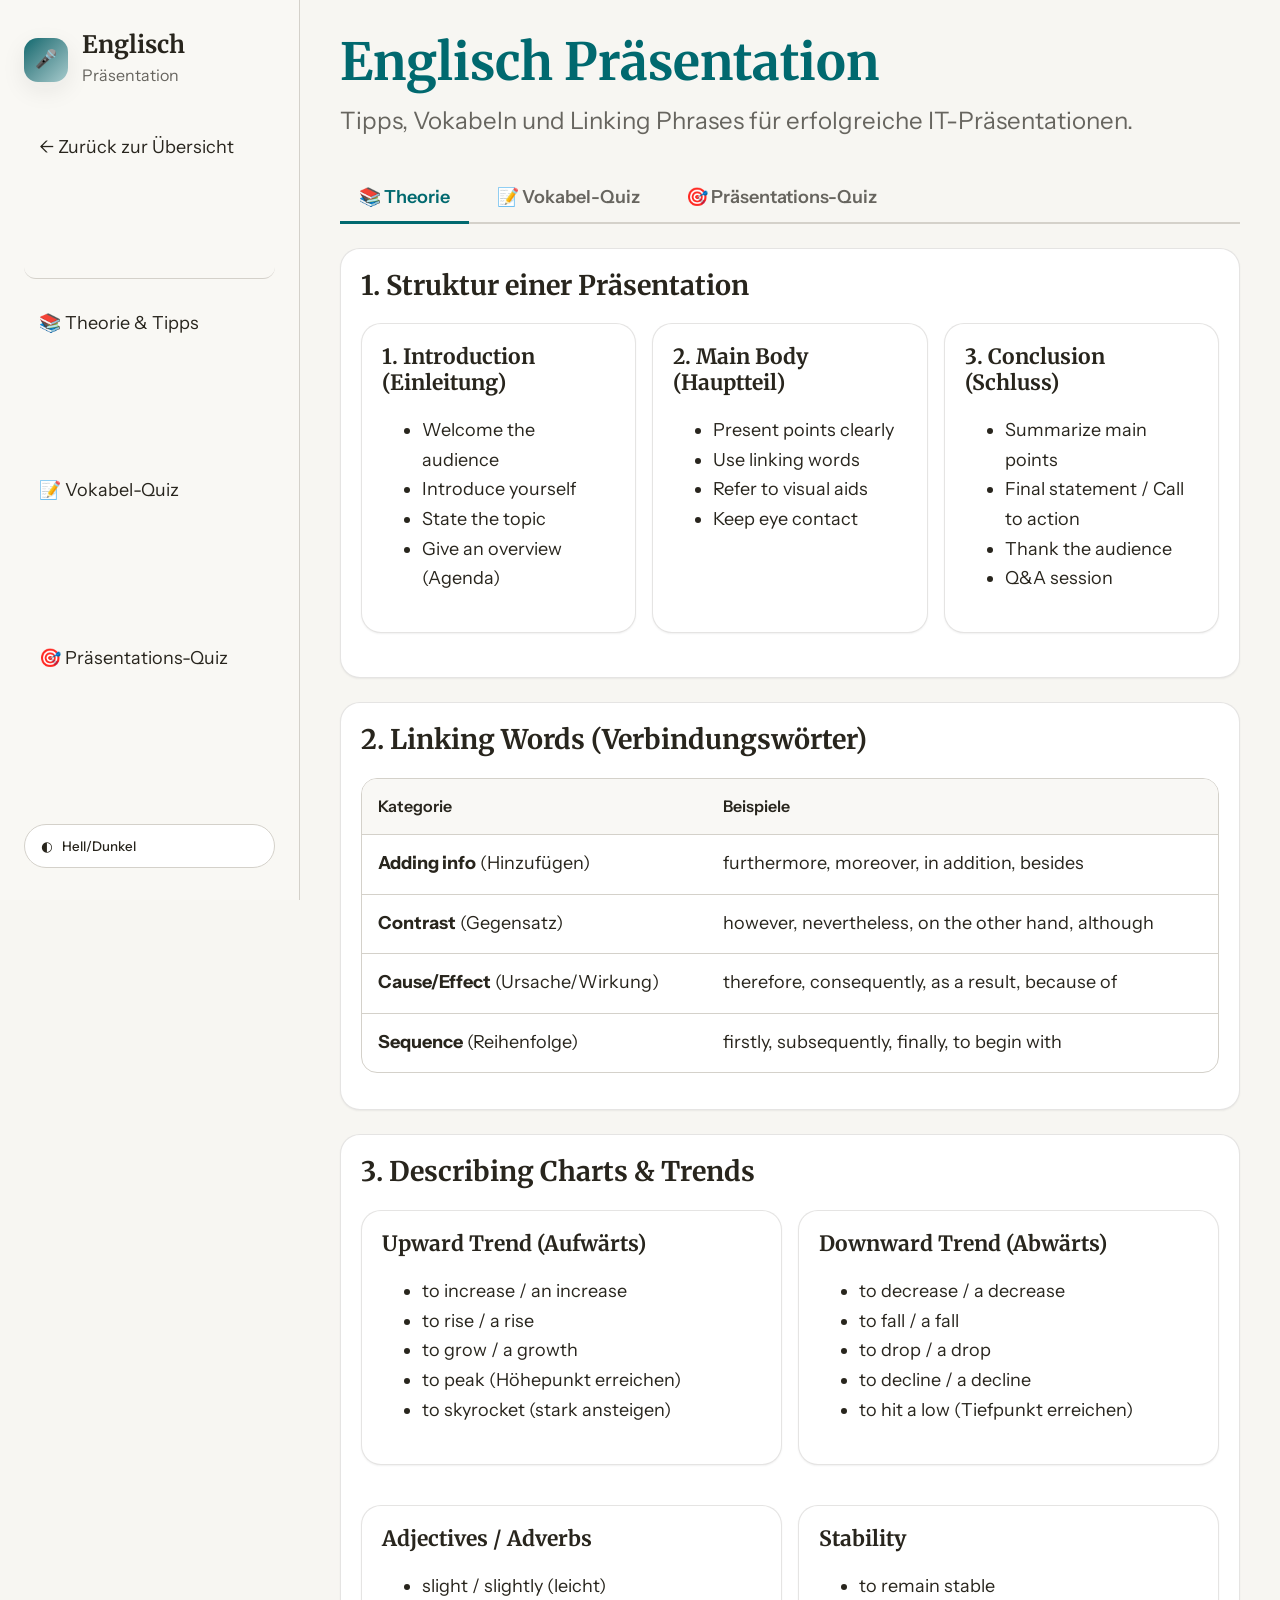
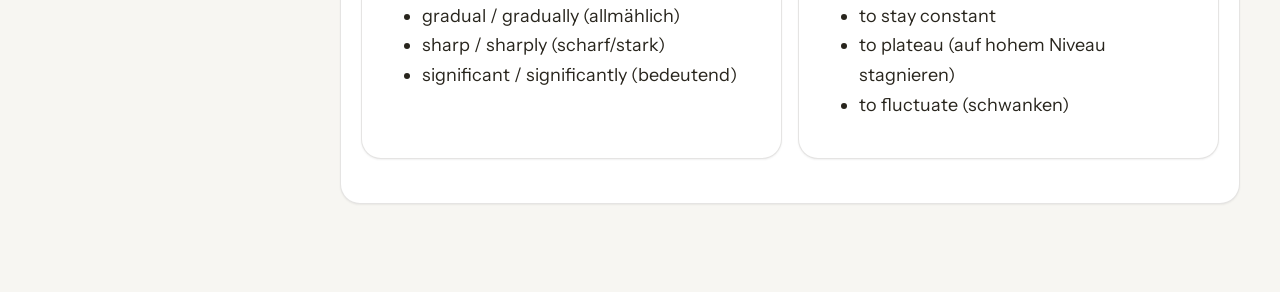
==== commit 435ba097: "Conmplete Redesign" ====
--- a/englisch.html
+++ b/englisch.html
@@ -1,754 +1,275 @@
 <!DOCTYPE html>
-<html lang="de">
+<html lang="de" data-theme="light">
 <head>
     <meta charset="UTF-8">
     <meta name="viewport" content="width=device-width, initial-scale=1.0">
-    <title>English Presentations - Learning & Quiz App</title>
-    <style>
-        :root {
-            --color-primary: #0066cc;
-            --color-primary-hover: #0052a3;
-            --color-success: #28a745;
-            --color-error: #dc3545;
-            --color-warning: #ff9800;
-            --color-bg: #f5f5f5;
-            --color-surface: #ffffff;
-            --color-text: #333;
-            --color-text-light: #666;
-        }
-
-        * {
-            margin: 0;
-            padding: 0;
-            box-sizing: border-box;
-        }
-
-        body {
-            font-family: 'Segoe UI', Tahoma, Geneva, Verdana, sans-serif;
-            background: var(--color-bg);
-            color: var(--color-text);
-            line-height: 1.6;
-        }
-
-        .container {
-            max-width: 1000px;
-            margin: 0 auto;
-            padding: 20px;
-        }
-
-        header {
-            background: var(--color-primary);
-            color: white;
-            padding: 20px;
-            border-radius: 8px;
-            margin-bottom: 30px;
-            text-align: center;
-        }
-
-        header h1 {
-            margin-bottom: 5px;
-            font-size: 2em;
-        }
-
-        header p {
-            font-size: 0.95em;
-            opacity: 0.95;
-        }
-
-        .tabs {
-            display: flex;
-            gap: 10px;
-            margin-bottom: 30px;
-            flex-wrap: wrap;
-            border-bottom: 2px solid #ddd;
-        }
-
-        .tab-btn {
-            background: none;
-            border: none;
-            padding: 12px 20px;
-            cursor: pointer;
-            font-size: 1em;
-            font-weight: 600;
-            color: var(--color-text-light);
-            border-bottom: 3px solid transparent;
-            transition: all 0.3s ease;
-            margin-bottom: -2px;
-        }
-
-        .tab-btn:hover {
-            color: var(--color-primary);
-        }
-
-        .tab-btn.active {
-            color: var(--color-primary);
-            border-bottom-color: var(--color-primary);
-        }
-
-        .section {
-            display: none;
-            animation: fadeIn 0.3s ease;
-        }
-
-        .section.active {
-            display: block;
-        }
-
-        @keyframes fadeIn {
-            from { opacity: 0; }
-            to { opacity: 1; }
-        }
-
-        .content-box {
-            background: var(--color-surface);
-            padding: 30px;
-            border-radius: 8px;
-            box-shadow: 0 2px 8px rgba(0,0,0,0.1);
-        }
-
-        /* Vokabeln-Lernfeld Styles */
-        .vocabulary-grid {
-            display: grid;
-            grid-template-columns: repeat(auto-fit, minmax(300px, 1fr));
-            gap: 20px;
-            margin-bottom: 20px;
-        }
-
-        .vocab-category {
-            border: 2px solid var(--color-primary);
-            border-radius: 8px;
-            padding: 20px;
-            background: #f9f9f9;
-        }
-
-        .vocab-category h3 {
-            color: var(--color-primary);
-            margin-bottom: 15px;
-            font-size: 1.2em;
-            border-bottom: 2px solid var(--color-primary);
-            padding-bottom: 10px;
-        }
-
-        .vocab-item {
-            background: white;
-            padding: 12px;
-            margin-bottom: 10px;
-            border-radius: 6px;
-            border-left: 4px solid var(--color-primary);
-            display: flex;
-            justify-content: space-between;
-            align-items: center;
-        }
-
-        .vocab-de {
-            font-weight: 600;
-            color: var(--color-text);
-        }
-
-        .vocab-en {
-            color: var(--color-primary);
-            font-weight: 500;
-        }
-
-        /* Learning Content Styles */
-        .learning-content {
-            background: var(--color-surface);
-            padding: 25px;
-            border-radius: 8px;
-            box-shadow: 0 2px 8px rgba(0,0,0,0.1);
-        }
-
-        .learning-section {
-            margin-bottom: 25px;
-        }
-
-        .learning-section h3 {
-            color: var(--color-primary);
-            margin-bottom: 10px;
-            border-bottom: 2px solid var(--color-primary);
-            padding-bottom: 10px;
-        }
-
-        .learning-section ul {
-            margin-left: 20px;
-        }
-
-        .learning-section li {
-            margin-bottom: 8px;
-            line-height: 1.6;
-        }
-
-        .example-box {
-            background: #fffef0;
-            border-left: 4px solid var(--color-warning);
-            padding: 12px;
-            margin: 10px 0;
-            font-style: italic;
-        }
-
-        /* Quiz Styles */
-        .quiz-container {
-            background: var(--color-surface);
-            padding: 30px;
-            border-radius: 8px;
-            box-shadow: 0 2px 8px rgba(0,0,0,0.1);
-        }
-
-        .quiz-header {
-            margin-bottom: 30px;
-            text-align: center;
-        }
-
-        .quiz-header h2 {
-            margin-bottom: 10px;
-            color: var(--color-primary);
-        }
-
-        .progress-bar {
-            width: 100%;
-            height: 8px;
-            background: #ddd;
-            border-radius: 4px;
-            overflow: hidden;
-            margin-bottom: 20px;
-        }
-
-        .progress-fill {
-            height: 100%;
-            background: var(--color-success);
-            transition: width 0.3s ease;
-        }
-
-        .quiz-mode-selector {
-            display: grid;
-            grid-template-columns: 1fr 1fr;
-            gap: 15px;
-            margin-bottom: 30px;
-        }
-
-        .quiz-mode-btn {
-            padding: 20px;
-            border: 2px solid var(--color-primary);
-            background: var(--color-surface);
-            border-radius: 8px;
-            cursor: pointer;
-            font-weight: 600;
-            transition: all 0.3s ease;
-            font-size: 1em;
-        }
-
-        .quiz-mode-btn:hover {
-            background: var(--color-primary);
-            color: white;
-            transform: translateY(-2px);
-        }
-
-        .question-number {
-            color: var(--color-primary);
-            font-weight: bold;
-            margin-bottom: 10px;
-        }
-
-        .question-text {
-            font-size: 1.1em;
-            font-weight: 600;
-            margin-bottom: 20px;
-            color: var(--color-text);
-        }
-
-        .options {
-            display: flex;
-            flex-direction: column;
-            gap: 12px;
-            margin-bottom: 20px;
-        }
-
-        .option {
-            background: var(--color-bg);
-            border: 2px solid #ddd;
-            padding: 15px;
-            border-radius: 6px;
-            cursor: pointer;
-            transition: all 0.3s ease;
-            font-size: 1em;
-        }
-
-        .option:hover {
-            border-color: var(--color-primary);
-            background: #f0f7ff;
-        }
-
-        .option.selected {
-            background: var(--color-primary);
-            color: white;
-            border-color: var(--color-primary);
-        }
-
-        .option.correct {
-            background: var(--color-success);
-            color: white;
-            border-color: var(--color-success);
-        }
-
-        .option.incorrect {
-            background: var(--color-error);
-            color: white;
-            border-color: var(--color-error);
-        }
-
-        .btn-container {
-            display: flex;
-            gap: 15px;
-            justify-content: center;
-            margin-top: 30px;
-        }
-
-        button {
-            padding: 12px 30px;
-            font-size: 1em;
-            border: none;
-            border-radius: 6px;
-            cursor: pointer;
-            font-weight: 600;
-            transition: all 0.3s ease;
-        }
-
-        .btn-primary {
-            background: var(--color-primary);
-            color: white;
-        }
-
-        .btn-primary:hover:not(:disabled) {
-            background: var(--color-primary-hover);
-            transform: translateY(-2px);
-        }
-
-        .btn-primary:disabled {
-            background: #ccc;
-            cursor: not-allowed;
-            opacity: 0.6;
-        }
-
-        .btn-secondary {
-            background: var(--color-bg);
-            border: 2px solid var(--color-primary);
-            color: var(--color-primary);
-        }
-
-        .btn-secondary:hover:not(:disabled) {
-            background: var(--color-primary);
-            color: white;
-        }
-
-        .result-message {
-            padding: 20px;
-            border-radius: 8px;
-            margin-bottom: 20px;
-            font-weight: 600;
-            text-align: center;
-            display: none;
-        }
-
-        .result-message.correct {
-            background: #d4edda;
-            color: #155724;
-            border: 1px solid #c3e6cb;
-            display: block;
-        }
-
-        .result-message.incorrect {
-            background: #f8d7da;
-            color: #721c24;
-            border: 1px solid #f5c6cb;
-            display: block;
-        }
-
-        .quiz-summary {
-            text-align: center;
-            padding: 30px;
-            background: var(--color-bg);
-            border-radius: 8px;
-        }
-
-        .quiz-summary h2 {
-            color: var(--color-primary);
-            margin-bottom: 20px;
-            font-size: 1.8em;
-        }
-
-        .score-display {
-            font-size: 3em;
-            color: var(--color-success);
-            margin-bottom: 20px;
-            font-weight: bold;
-        }
-
-        .score-percentage {
-            font-size: 1.2em;
-            color: var(--color-text-light);
-            margin-bottom: 30px;
-        }
-
-        .hidden {
-            display: none;
-        }
-
-        #answerInput {
-            width: 100%;
-            padding: 15px;
-            font-size: 1em;
-            border: 2px solid #ddd;
-            border-radius: 6px;
-            margin-bottom: 20px;
-        }
-
-        #answerInput:focus {
-            outline: none;
-            border-color: var(--color-primary);
-            box-shadow: 0 0 0 3px rgba(0, 102, 204, 0.1);
-        }
-
-        @media (max-width: 600px) {
-            .quiz-mode-selector,
-            .vocabulary-grid {
-                grid-template-columns: 1fr;
-            }
-
-            .tabs {
-                flex-direction: column;
-            }
-
-            .tab-btn {
-                width: 100%;
-                text-align: left;
-                border-bottom: none;
-                border-left: 3px solid transparent;
-                margin-bottom: 0;
-            }
-
-            .tab-btn.active {
-                border-left-color: var(--color-primary);
-                border-bottom: none;
-            }
-        }
-    </style>
+    <title>Englisch Präsentation & Vokabeln</title>
+    <link rel="preconnect" href="https://fonts.googleapis.com">
+    <link rel="preconnect" href="https://fonts.gstatic.com" crossorigin>
+    <link href="https://fonts.googleapis.com/css2?family=Instrument+Sans:wght@400;500;600;700&family=Merriweather:wght@700&display=swap" rel="stylesheet">
+    <link rel="stylesheet" href="styles.css">
 </head>
 <body>
-    <div class="container">
-        <header>
-            <h1>🎯 English Presentations</h1>
-            <p>Lernfeld: English for Presentations</p>
-        </header>
-
-        <div class="tabs">
-            <button class="tab-btn active" onclick="switchTab('vokabeln')">📚 Vokabeln</button>
-            <button class="tab-btn" onclick="switchTab('learning')">📖 Lernzettel</button>
-            <button class="tab-btn" onclick="switchTab('quiz')">❓ Vokabel-Quiz</button>
-            <button class="tab-btn" onclick="switchTab('presentations')">🎯 Präsentationen Quiz</button>
-        </div>
-
-        <!-- Vokabeln Lernfeld -->
-        <div id="vokabeln" class="section active">
-            <div class="content-box">
-                <h2>Vokabel-Lernfeld</h2>
-                <p style="margin-bottom: 20px; color: var(--color-text-light);">Hier findest du alle Vokabeln zum Thema "English for Presentations"</p>
-                <div id="vocabularyContainer" class="vocabulary-grid"></div>
+    <div class="shell">
+        <aside class="sidebar" aria-label="Seitennavigation">
+            <div class="sidebar-header">
+                <div class="brand">
+                    <a href="index.html" style="text-decoration: none; color: inherit; display: flex; align-items: center; gap: .9rem;">
+                        <div class="logo" aria-hidden="true">🎤</div>
+                        <div>
+                            <h1>Englisch</h1>
+                            <p>Präsentation</p>
+                        </div>
+                    </a>
+                </div>
+                <button class="mobile-menu-btn" id="mobile-menu-btn" aria-label="Menü öffnen" aria-expanded="false">
+                    <svg width="24" height="24" viewBox="0 0 24 24" fill="none" stroke="currentColor" stroke-width="2" stroke-linecap="round" stroke-linejoin="round"><line x1="3" y1="12" x2="21" y2="12"></line><line x1="3" y1="6" x2="21" y2="6"></line><line x1="3" y1="18" x2="21" y2="18"></line></svg>
+                </button>
             </div>
-        </div>
-
-        <!-- Lernzettel -->
-        <div id="learning" class="section">
-            <div class="learning-content">
-                <h2>📖 Lernzettel – English: Giving Presentations</h2>
-
-                <div class="learning-section">
-                    <h3>1️⃣ LINKING PHRASES (Verbindungswörter)</h3>
-                    <strong>Strukturierung der Präsentation:</strong>
-                    <ul>
-                        <li><strong>Einleitung:</strong> I'd like to begin by... / To start with... / First and foremost...</li>
-                        <li><strong>Hinzufügen:</strong> In addition... / Furthermore... / Apart from... / Last but not least...</li>
-                        <li><strong>Ergänzung:</strong> Secondly... / as far as ... is concerned</li>
-                        <li><strong>Übergang:</strong> Thirdly... / Moreover...</li>
-                        <li><strong>Schluss:</strong> To conclude... / However... / Nevertheless...</li>
-                    </ul>
-                    <strong style="margin-top: 15px; display: block;">Kontrastive Verbindungswörter:</strong>
-                    <ul>
-                        <li><strong>However</strong> – jedoch, allerdings</li>
-                        <li><strong>Nevertheless</strong> – dennoch</li>
-                        <li><strong>On the other hand</strong> – andererseits</li>
-                        <li><strong>In contrast</strong> – im Gegensatz dazu</li>
-                        <li><strong>Unlike</strong> – im Gegensatz zu</li>
-                    </ul>
+            
+            <nav class="nav" id="sidebar-nav">
+                <a href="index.html" style="margin-bottom: 10px; border-bottom: 1px solid var(--color-border); padding-bottom: 10px;">← Zurück zur Übersicht</a>
+                <a href="#theorie" onclick="document.querySelector('[data-tab=\'theorie\']').click();">📚 Theorie & Tipps</a>
+                <a href="#vokabeln" onclick="document.querySelector('[data-tab=\'vokabeln\']').click();">📝 Vokabel-Quiz</a>
+                <a href="#pres-quiz" onclick="document.querySelector('[data-tab=\'pres-quiz\']').click();">🎯 Präsentations-Quiz</a>
+            </nav>
+            
+            <button class="theme-toggle">
+                <span aria-hidden="true">◐</span><span>Hell/Dunkel</span>
+            </button>
+        </aside>
+
+        <main class="content tabs-container">
+            <h1 class="page-title">Englisch Präsentation</h1>
+            <p class="page-subtitle">Tipps, Vokabeln und Linking Phrases für erfolgreiche IT-Präsentationen.</p>
+            
+            <!-- Tabs Navigation -->
+            <div class="tabs-nav">
+                <button class="tab-btn active" data-tab="theorie">📚 Theorie</button>
+                <button class="tab-btn" data-tab="vokabeln">📝 Vokabel-Quiz</button>
+                <button class="tab-btn" data-tab="pres-quiz">🎯 Präsentations-Quiz</button>
+            </div>
+
+            <!-- Tab 1: Theorie -->
+            <div id="theorie" class="tab-pane active">
+                <section class="card">
+                    <h2>1. Struktur einer Präsentation</h2>
+                    <div class="grid-3">
+                        <div class="panel">
+                            <h3>1. Introduction (Einleitung)</h3>
+                            <ul>
+                                <li>Welcome the audience</li>
+                                <li>Introduce yourself</li>
+                                <li>State the topic</li>
+                                <li>Give an overview (Agenda)</li>
+                            </ul>
+                        </div>
+                        <div class="panel">
+                            <h3>2. Main Body (Hauptteil)</h3>
+                            <ul>
+                                <li>Present points clearly</li>
+                                <li>Use linking words</li>
+                                <li>Refer to visual aids</li>
+                                <li>Keep eye contact</li>
+                            </ul>
+                        </div>
+                        <div class="panel">
+                            <h3>3. Conclusion (Schluss)</h3>
+                            <ul>
+                                <li>Summarize main points</li>
+                                <li>Final statement / Call to action</li>
+                                <li>Thank the audience</li>
+                                <li>Q&A session</li>
+                            </ul>
+                        </div>
+                    </div>
+                </section>
+
+                <section class="card">
+                    <h2>2. Linking Words (Verbindungswörter)</h2>
+                    <div class="table-wrap">
+                        <table>
+                            <tr>
+                                <th>Kategorie</th>
+                                <th>Beispiele</th>
+                            </tr>
+                            <tr>
+                                <td><strong>Adding info</strong> (Hinzufügen)</td>
+                                <td>furthermore, moreover, in addition, besides</td>
+                            </tr>
+                            <tr>
+                                <td><strong>Contrast</strong> (Gegensatz)</td>
+                                <td>however, nevertheless, on the other hand, although</td>
+                            </tr>
+                            <tr>
+                                <td><strong>Cause/Effect</strong> (Ursache/Wirkung)</td>
+                                <td>therefore, consequently, as a result, because of</td>
+                            </tr>
+                            <tr>
+                                <td><strong>Sequence</strong> (Reihenfolge)</td>
+                                <td>firstly, subsequently, finally, to begin with</td>
+                            </tr>
+                        </table>
+                    </div>
+                </section>
+
+                <section class="card">
+                    <h2>3. Describing Charts & Trends</h2>
+                    <div class="grid-2">
+                        <div class="panel">
+                            <h3>Upward Trend (Aufwärts)</h3>
+                            <ul>
+                                <li>to increase / an increase</li>
+                                <li>to rise / a rise</li>
+                                <li>to grow / a growth</li>
+                                <li>to peak (Höhepunkt erreichen)</li>
+                                <li>to skyrocket (stark ansteigen)</li>
+                            </ul>
+                        </div>
+                        <div class="panel">
+                            <h3>Downward Trend (Abwärts)</h3>
+                            <ul>
+                                <li>to decrease / a decrease</li>
+                                <li>to fall / a fall</li>
+                                <li>to drop / a drop</li>
+                                <li>to decline / a decline</li>
+                                <li>to hit a low (Tiefpunkt erreichen)</li>
+                            </ul>
+                        </div>
+                        <div class="panel">
+                            <h3>Adjectives / Adverbs</h3>
+                            <ul>
+                                <li>slight / slightly (leicht)</li>
+                                <li>gradual / gradually (allmählich)</li>
+                                <li>sharp / sharply (scharf/stark)</li>
+                                <li>significant / significantly (bedeutend)</li>
+                            </ul>
+                        </div>
+                        <div class="panel">
+                            <h3>Stability</h3>
+                            <ul>
+                                <li>to remain stable</li>
+                                <li>to stay constant</li>
+                                <li>to plateau (auf hohem Niveau stagnieren)</li>
+                                <li>to fluctuate (schwanken)</li>
+                            </ul>
+                        </div>
+                    </div>
+                </section>
+            </div>
+
+            <!-- Tab 2: Vokabel-Quiz -->
+            <div id="vokabeln" class="tab-pane">
+                <div class="card" id="modeSelector">
+                    <h2>Wähle deinen Quiz-Modus</h2>
+                    <div style="display: flex; gap: 1rem; margin-top: 1rem;">
+                        <button class="btn-primary" onclick="startQuiz('multiple-choice')">Multiple Choice (Leicht)</button>
+                        <button class="btn-secondary" onclick="startQuiz('translate')">Freie Eingabe (Schwer)</button>
+                    </div>
                 </div>
 
-                <div class="learning-section">
-                    <h3>2️⃣ VOCABULARY (Präsentations-Vokabeln)</h3>
-                    <strong>People:</strong>
-                    <ul>
-                        <li>Audience = Publikum</li>
-                        <li>Presenter / Moderator = Vortragender / Moderator</li>
-                    </ul>
-                    <strong style="margin-top: 15px; display: block;">Visuals (Visuelle Darstellungsmittel):</strong>
-                    <ul>
-                        <li>Beamer = Projector / Video projector</li>
-                        <li>Liniendiagramm = Line chart</li>
-                        <li>Balkendiagramm = Bar chart</li>
-                        <li>Kreisdiagramm = Pie chart</li>
-                        <li>Tabelle = Table</li>
-                        <li>Folie (PowerPoint) = Slide</li>
-                    </ul>
+                <div class="card" id="quizContent" style="display: none;">
+                    <div style="display: flex; justify-content: space-between; align-items: center; margin-bottom: 1rem;">
+                        <span class="eyebrow" id="questionCounter">Frage 1/20</span>
+                        <div style="width: 200px; height: 8px; background: var(--color-surface); border-radius: 4px; overflow: hidden;">
+                            <div id="progressBar" style="width: 0%; height: 100%; background: var(--color-primary); transition: width 0.3s;"></div>
+                        </div>
+                    </div>
+
+                    <h3 id="questionText" style="margin-bottom: 1.5rem;"></h3>
+                    
+                    <div id="optionsContainer" style="display: flex; flex-direction: column; gap: 0.5rem;"></div>
+                    
+                    <input type="text" id="answerInput" style="display: none; width: 100%; padding: 0.8rem; border-radius: var(--radius-md); border: 1px solid var(--color-border); font-size: 1rem; font-family: var(--font-body); margin-bottom: 1rem;">
+                    
+                    <div id="resultMessage" class="callout" style="display: none; margin: 1rem 0;"></div>
+                    
+                    <button class="btn-primary" id="nextBtn" style="margin-top: 1rem; display: none;" onclick="nextQuestion()">Nächste Frage</button>
                 </div>
 
-                <div class="learning-section">
-                    <h3>3️⃣ POWERPOINT SLIDES – Die 5 Komponenten</h3>
-                    <strong>🎨 1. FONT:</strong>
-                    <ul>
-                        <li>Sans-serif fonts bevorzugt (Arial, Helvetica, Calibri)</li>
-                        <li>Minimum 30pt für normalen Text</li>
-                        <li>Title/Heading: 44pt – 50pt</li>
-                    </ul>
-                    <strong style="margin-top: 15px; display: block;">📅 2. DECIMAL FRACTIONS:</strong>
-                    <ul>
-                        <li>Deutsche Schreibweise: 12,5 (Komma)</li>
-                        <li>Englische Schreibweise: 12.5 (Punkt)</li>
-                    </ul>
-                    <strong style="margin-top: 15px; display: block;">💰 3. LARGE NUMBERS:</strong>
-                    <ul>
-                        <li>Deutsche Schreibweise: 5.000.000 (Punkte)</li>
-                        <li>Englische Schreibweise: 5,000,000 (Kommas)</li>
-                    </ul>
-                </div>
-
-                <div class="learning-section">
-                    <h3>4️⃣ DESCRIBING DIAGRAMS (Diagramme analysieren)</h3>
-                    <strong>Verben für verschiedene Bewegungen:</strong>
-                    <ul>
-                        <li><strong>↑ Nach oben:</strong> increase, climb, lift, rise, grow, rocket</li>
-                        <li><strong>↔ Seitwärts:</strong> stay, remain, maintain, plateau</li>
-                        <li><strong>↓ Nach unten:</strong> fall, decrease, drop, decline, plunge</li>
-                    </ul>
-                </div>
-
-                <div class="learning-section" style="background: #fff3cd; padding: 15px; border-radius: 6px; border-left: 4px solid #ff9800;">
-                    <h3 style="color: #856404;">✓ WICHTIG beim Präsentieren:</h3>
-                    <ul style="color: #856404;">
-                        <li>✅ Maximum 5 bullet points per slide</li>
-                        <li>✅ Each point: 1–2 lines maximum</li>
-                        <li>✅ Use fragments, not complete sentences</li>
-                        <li>✅ Use visuals as support material – NICHT vorlesen!</li>
-                    </ul>
+                <div class="card" id="quizSummary" style="display: none; text-align: center;">
+                    <h2>Quiz Beendet!</h2>
+                    <div style="font-size: 3rem; color: var(--color-primary); margin: 1rem 0;" id="scorePercentage">100%</div>
+                    <p id="scoreDisplay" style="font-size: 1.2rem; color: var(--color-text-muted);">20/20 richtig</p>
+                    <button class="btn-primary" onclick="resetQuiz()" style="margin-top: 1rem;">Nochmal spielen</button>
                 </div>
             </div>
-        </div>
-
-        <!-- Vokabel Quiz -->
-        <div id="quiz" class="section">
-            <div class="quiz-container">
-                <div class="quiz-header" id="quizHeader">
-                    <h2>Vokabel-Quiz</h2>
-                    <p>Teste dein Wissen!</p>
+
+            <!-- Tab 3: Präsentations-Quiz -->
+            <div id="pres-quiz" class="tab-pane">
+                <div class="card" id="presQuizContent">
+                    <div style="display: flex; justify-content: space-between; align-items: center; margin-bottom: 1rem;">
+                        <span class="eyebrow" id="presQuestionNumber">Frage 1/15</span>
+                        <div style="width: 200px; height: 8px; background: var(--color-surface); border-radius: 4px; overflow: hidden;">
+                            <div id="presProgressFill" style="width: 0%; height: 100%; background: var(--color-primary); transition: width 0.3s;"></div>
+                        </div>
+                    </div>
+
+                    <h3 id="presQuestionText" style="margin-bottom: 1.5rem;"></h3>
+                    
+                    <div id="presOptionsContainer" style="display: flex; flex-direction: column; gap: 0.5rem;"></div>
+                    
+                    <div id="presFeedback" class="callout" style="display: none; margin: 1rem 0;"></div>
+                    
+                    <button class="btn-primary" id="presSubmitBtn" style="margin-top: 1rem;" onclick="submitPresAnswer()">Antwort überprüfen</button>
                 </div>
 
-                <!-- Quiz Mode Selector -->
-                <div id="modeSelector" class="quiz-mode-selector">
-                    <button class="quiz-mode-btn" onclick="startQuiz('multiple-choice')">
-                        🎯 Multiple Choice<br><small style="font-size: 0.8em; font-weight: normal;">Wähle die richtige Antwort</small>
-                    </button>
-                    <button class="quiz-mode-btn" onclick="startQuiz('translate')">
-                        🔤 Übersetzen<br><small style="font-size: 0.8em; font-weight: normal;">Tippe die englische Übersetzung</small>
-                    </button>
-                </div>
-
-                <!-- Quiz Content -->
-                <div id="quizContent" class="hidden">
-                    <div class="progress-bar">
-                        <div class="progress-fill" id="progressFill"></div>
-                    </div>
-                    <div style="text-align: center; margin-bottom: 20px; color: var(--color-text-light);">
-                        Frage <span id="currentQuestion">1</span> von <span id="totalQuestions">10</span>
-                    </div>
-
-                    <div id="resultMessage" class="result-message"></div>
-
-                    <div class="question-text" id="questionText"></div>
-
-                    <div id="optionsContainer" class="options"></div>
-
-                    <input type="text" id="answerInput" placeholder="Tippe die Antwort ein..." style="display: none;">
-
-                    <div class="btn-container">
-                        <button class="btn-primary" id="nextBtn" onclick="nextQuestion()" disabled>Weiter →</button>
-                        <button class="btn-secondary" onclick="endQuiz()">Quiz beenden</button>
-                    </div>
-                </div>
-
-                <!-- Quiz Summary -->
-                <div id="quizSummary" class="hidden quiz-summary">
-                    <h2>Quiz abgeschlossen! 🎉</h2>
-                    <div class="score-display" id="scoreDisplay">0/10</div>
-                    <div class="score-percentage" id="scorePercentage">0%</div>
-                    <div class="btn-container">
-                        <button class="btn-primary" onclick="resetQuiz()">Nochmal versuchen</button>
-                        <button class="btn-secondary" onclick="switchTab('vokabeln')">Zu Vokabeln</button>
-                    </div>
+                <div class="card" id="presSummary" style="display: none; text-align: center;">
+                    <h2>Quiz Beendet!</h2>
+                    <div style="font-size: 3rem; color: var(--color-primary); margin: 1rem 0;" id="presScoreCircle">100%</div>
+                    <p id="presScoreMessage" style="font-size: 1.2rem; color: var(--color-text-muted);"></p>
+                    <button class="btn-primary" onclick="resetPresQuiz()" style="margin-top: 1rem;">Nochmal spielen</button>
                 </div>
             </div>
-        </div>
-
-        <!-- Präsentationen Quiz -->
-        <div id="presentations" class="section">
-            <div class="quiz-container">
-                <div class="progress-bar">
-                    <div class="progress-fill" id="presProgressFill"></div>
-                </div>
-                <div class="question-number" id="presQuestionNumber">Frage 1 von 20</div>
-                <div class="question-text" id="presQuestionText"></div>
-                <div class="options" id="presOptionsContainer"></div>
-                <div id="presFeedback" class="result-message"></div>
-                <div class="btn-container">
-                    <button class="btn-primary" id="presSubmitBtn" onclick="submitPresAnswer()">Antwort überprüfen</button>
-                    <button class="btn-secondary" onclick="resetPresQuiz()">Neu starten</button>
-                </div>
-            </div>
-
-            <div class="quiz-summary" id="presSummary" style="display: none;">
-                <h2>Quiz abgeschlossen! 🎉</h2>
-                <div class="score-display" id="presScoreCircle">0%</div>
-                <p id="presScoreMessage" style="margin-bottom: 20px; color: var(--color-text-light);"></p>
-                <div class="btn-container">
-                    <button class="btn-primary" onclick="resetPresQuiz()">Nochmal versuchen</button>
-                    <button class="btn-secondary" onclick="switchTab('learning')">Zu Lernzettel</button>
-                </div>
-            </div>
-        </div>
+
+        </main>
     </div>
 
+    <script src="script.js"></script>
     <script>
-        // Vokabeln-Daten aus der PDF
-        const vocabularyData = {
-            "Personen & Allgemeines": [
-                { de: "Publikum", en: "audience" },
-                { de: "Vortragender / Moderator", en: "presenter" },
-                { de: "Stichwortzettel", en: "notecards / flashcards" },
-                { de: "Beamer", en: "video projector" },
-                { de: "Folie", en: "slide" },
-                { de: "Verdunkelung (Rollo)", en: "blinds" }
-            ],
-            "Struktur einer Präsentation": [
-                { de: "Einführung", en: "introduction" },
-                { de: "Hauptteil", en: "main part" },
-                { de: "Schlussteil", en: "conclusion" },
-                { de: "Überblick", en: "overview / outline" },
-                { de: "Anfangen", en: "I'd like to begin by highlighting..." },
-                { de: "Wichtigster Punkt", en: "First and foremost..." },
-                { de: "Ergänzung", en: "Furthermore / In addition..." },
-                { de: "Gegensatz", en: "However..." },
-                { de: "Zum Schluss", en: "Last but not least..." }
-            ],
-            "Visuals & Diagramme": [
-                { de: "Diagramm", en: "chart / graph / diagram" },
-                { de: "Liniendiagramm", en: "line chart" },
-                { de: "Balkendiagramm", en: "bar chart" },
-                { de: "Kreisdiagramm", en: "pie chart" },
-                { de: "Tabelle", en: "table" },
-                { de: "Zeile / Spalte", en: "row / column" },
-                { de: "Anstieg", en: "increase, climb, rise, grow, rocket" },
-                { de: "Gleichbleibend", en: "stay, remain, maintain" },
-                { de: "Abfall", en: "fall, decrease, drop, decline, plunge" },
-                { de: "Sehr stark", en: "rapidly, sharply, steeply" },
-                { de: "Deutlich", en: "considerably, substantially, significantly" },
-                { de: "Mäßig", en: "moderately, gradually" },
-                { de: "Gering", en: "slightly, slowly" },
-                { de: "Stabil", en: "constant, stable, steady" }
-            ],
-            "Wichtige Präpositionen & Phrasen": [
-                { de: "Eine Präsentation über...", en: "A presentation on/about a topic" },
-                { de: "Lassen Sie mich damit beginnen...", en: "Let me start by saying..." },
-                { de: "Wie Sie auf dem Bildschirm sehen...", en: "As you can see on the screen" },
-                { de: "Ich konzentriere mich auf...", en: "I'll focus on these aspects" },
-                { de: "Ein Überblick über...", en: "An overview of..." },
-                { de: "Weitergehen zu...", en: "Move on to..." },
-                { de: "Hinweisen auf...", en: "Point out..." },
-                { de: "Einerseits... andererseits", en: "On the one hand... on the other hand" },
-                { de: "Handouts verteilen", en: "Pass on handouts" }
-            ]
-        };
-
-        let allVocabulary = [];
+        // Vocabulary Quiz Logic
+        const allVocab = [
+            { en: "to increase", de: "steigen / zunehmen" },
+            { en: "to decrease", de: "sinken / abnehmen" },
+            { en: "to remain stable", de: "stabil bleiben" },
+            { en: "to fluctuate", de: "schwanken" },
+            { en: "to peak", de: "den Höhepunkt erreichen" },
+            { en: "to hit a low", de: "den Tiefpunkt erreichen" },
+            { en: "significant", de: "bedeutend / signifikant" },
+            { en: "slight", de: "leicht / geringfügig" },
+            { en: "sharp", de: "scharf / steil" },
+            { en: "gradual", de: "allmählich" },
+            { en: "furthermore", de: "außerdem / des Weiteren" },
+            { en: "however", de: "jedoch" },
+            { en: "therefore", de: "deshalb / daher" },
+            { en: "consequently", de: "infolgedessen / folglich" },
+            { en: "to summarize", de: "zusammenfassen" },
+            { en: "agenda", de: "Tagesordnung / Programm" },
+            { en: "chart", de: "Diagramm" },
+            { en: "bar chart", de: "Säulendiagramm" },
+            { en: "pie chart", de: "Kreisdiagramm" },
+            { en: "line graph", de: "Liniendiagramm" }
+        ];
+
+        let currentMode = '';
         let quizQuestions = [];
         let currentQuestionIndex = 0;
         let score = 0;
-        let quizMode = null;
         let answered = false;
 
-        // Initialize App
-        function init() {
-            renderVocabulary();
-            flattenVocabulary();
-        }
-
-        // Render Vocabulary Section
-        function renderVocabulary() {
-            const container = document.getElementById('vocabularyContainer');
-            container.innerHTML = '';
-
-            for (const [category, words] of Object.entries(vocabularyData)) {
-                const categoryDiv = document.createElement('div');
-                categoryDiv.className = 'vocab-category';
-                categoryDiv.innerHTML = `<h3>${category}</h3>`;
-
-                words.forEach(word => {
-                    const itemDiv = document.createElement('div');
-                    itemDiv.className = 'vocab-item';
-                    itemDiv.innerHTML = `
-                        <span class="vocab-de">${word.de}</span>
-                        <span class="vocab-en">${word.en}</span>
-                    `;
-                    categoryDiv.appendChild(itemDiv);
-                });
-
-                container.appendChild(categoryDiv);
-            }
-        }
-
-        // Flatten vocabulary for quiz
-        function flattenVocabulary() {
-            allVocabulary = [];
-            for (const category in vocabularyData) {
-                allVocabulary.push(...vocabularyData[category]);
-            }
-        }
-
-        // Switch Tabs
-        function switchTab(tabName) {
-            document.querySelectorAll('.section').forEach(section => {
-                section.classList.remove('active');
-            });
-            document.querySelectorAll('.tab-btn').forEach(btn => {
-                btn.classList.remove('active');
-            });
-
-            document.getElementById(tabName).classList.add('active');
-            event.target.classList.add('active');
-        }
-
-        // Start Quiz
         function startQuiz(mode) {
-            quizMode = mode;
+            currentMode = mode;
+            document.getElementById('modeSelector').style.display = 'none';
+            document.getElementById('quizContent').style.display = 'block';
+            
+            // Randomize questions
+            quizQuestions = [...allVocab].sort(() => Math.random() - 0.5).slice(0, 10); // Take 10 questions
             currentQuestionIndex = 0;
             score = 0;
-            answered = false;
-
-            quizQuestions = [...allVocabulary].sort(() => Math.random() - 0.5).slice(0, 10);
-
-            document.getElementById('modeSelector').classList.add('hidden');
-            document.getElementById('quizContent').classList.remove('hidden');
-            document.getElementById('totalQuestions').textContent = quizQuestions.length;
-
+            
             loadQuestion();
         }
 
-        // Load Question
         function loadQuestion() {
             if (currentQuestionIndex >= quizQuestions.length) {
                 endQuiz();
@@ -757,139 +278,101 @@
 
             answered = false;
             const question = quizQuestions[currentQuestionIndex];
-
-            document.getElementById('currentQuestion').textContent = currentQuestionIndex + 1;
-            document.getElementById('resultMessage').className = 'result-message';
-            document.getElementById('nextBtn').disabled = true;
-
-            const progress = ((currentQuestionIndex + 1) / quizQuestions.length) * 100;
-            document.getElementById('progressFill').style.width = progress + '%';
-
-            if (quizMode === 'multiple-choice') {
+            
+            document.getElementById('questionCounter').textContent = `Frage ${currentQuestionIndex + 1} / ${quizQuestions.length}`;
+            document.getElementById('progressBar').style.width = `${(currentQuestionIndex / quizQuestions.length) * 100}%`;
+            
+            document.getElementById('resultMessage').style.display = 'none';
+            document.getElementById('nextBtn').style.display = 'none';
+            
+            if (currentMode === 'multiple-choice') {
                 loadMultipleChoice(question);
-            } else if (quizMode === 'translate') {
+            } else {
                 loadTranslateMode(question);
             }
         }
 
-        // Multiple Choice Mode
         function loadMultipleChoice(question) {
-            document.getElementById('questionText').textContent = `Was ist die englische Übersetzung von "${question.de}"?`;
+            document.getElementById('questionText').textContent = `Was bedeutet "${question.en}"?`;
             document.getElementById('answerInput').style.display = 'none';
-
+            
             const optionsContainer = document.getElementById('optionsContainer');
             optionsContainer.innerHTML = '';
-
-            const correctAnswer = question.en;
-            const options = [correctAnswer];
-
-            const wrongAnswers = allVocabulary
-                .filter(v => v.en !== correctAnswer)
-                .sort(() => Math.random() - 0.5)
-                .slice(0, 3)
-                .map(v => v.en);
-
-            options.push(...wrongAnswers);
+            
+            // Generate options
+            let options = [question.de];
+            let otherOptions = allVocab.filter(v => v.en !== question.en).map(v => v.de);
+            otherOptions.sort(() => Math.random() - 0.5);
+            options.push(otherOptions[0], otherOptions[1], otherOptions[2]);
             options.sort(() => Math.random() - 0.5);
-
-            options.forEach((option, index) => {
+            
+            options.forEach(opt => {
                 const btn = document.createElement('div');
-                btn.className = 'option';
-                btn.textContent = option;
-                btn.onclick = () => checkAnswerMultipleChoice(option, correctAnswer, btn);
+                btn.className = 'quiz-option';
+                btn.textContent = opt;
+                btn.onclick = () => checkAnswer(opt, question.de, btn);
                 optionsContainer.appendChild(btn);
             });
         }
 
-        // Translate Mode
         function loadTranslateMode(question) {
             document.getElementById('questionText').textContent = `Übersetze ins Englische: "${question.de}"`;
             document.getElementById('optionsContainer').innerHTML = '';
-
+            
             const input = document.getElementById('answerInput');
             input.style.display = 'block';
             input.value = '';
             input.placeholder = 'Tippe die englische Übersetzung ein...';
             input.onkeypress = (e) => {
                 if (e.key === 'Enter') {
-                    checkAnswerTranslate(input.value, question.en);
+                    checkAnswer(input.value, question.en, null);
                 }
             };
             input.focus();
         }
 
-        // Check Multiple Choice Answer
-        function checkAnswerMultipleChoice(selected, correct, element) {
+        function checkAnswer(selected, correct, element) {
             if (answered) return;
             answered = true;
-
+            
             const isCorrect = selected.toLowerCase().trim() === correct.toLowerCase().trim();
-
+            const resultMsg = document.getElementById('resultMessage');
+            resultMsg.style.display = 'block';
+            
             if (isCorrect) {
                 score++;
-                element.classList.add('correct');
-                document.getElementById('resultMessage').className = 'result-message correct';
-                document.getElementById('resultMessage').textContent = '✓ Richtig! Gut gemacht!';
+                resultMsg.className = 'callout success';
+                resultMsg.innerHTML = '<strong>✓ Richtig!</strong> Gut gemacht!';
+                if(element) element.classList.add('correct');
             } else {
-                element.classList.add('incorrect');
-                document.getElementById('resultMessage').className = 'result-message incorrect';
-                document.getElementById('resultMessage').textContent = `✗ Falsch! Richtig ist: ${correct}`;
-            }
-
-            document.getElementById('nextBtn').disabled = false;
-        }
-
-        // Check Translate Answer
-        function checkAnswerTranslate(userAnswer, correctAnswer) {
-            if (answered) return;
-            answered = true;
-
-            const userAnswerNorm = userAnswer.toLowerCase().trim();
-            const correctAnswerOptions = correctAnswer.split('/').map(a => a.toLowerCase().trim());
-
-            const isCorrect = correctAnswerOptions.some(opt => 
-                userAnswerNorm.includes(opt.split(/[\s,]/)[0])
-            );
-
-            if (isCorrect) {
-                score++;
-                document.getElementById('resultMessage').className = 'result-message correct';
-                document.getElementById('resultMessage').textContent = '✓ Richtig! Gut gemacht!';
-            } else {
-                document.getElementById('resultMessage').className = 'result-message incorrect';
-                document.getElementById('resultMessage').textContent = `✗ Falsch! Richtig ist: ${correctAnswer}`;
-            }
-
-            document.getElementById('nextBtn').disabled = false;
-        }
-
-        // Next Question
+                resultMsg.className = 'callout warning';
+                resultMsg.innerHTML = `<strong>✗ Falsch!</strong> Die richtige Antwort ist: ${correct}`;
+                if(element) element.classList.add('incorrect');
+            }
+            
+            document.getElementById('nextBtn').style.display = 'inline-flex';
+        }
+
         function nextQuestion() {
             currentQuestionIndex++;
             loadQuestion();
         }
 
-        // End Quiz
         function endQuiz() {
-            document.getElementById('quizContent').classList.add('hidden');
-            document.getElementById('quizSummary').classList.remove('hidden');
-
+            document.getElementById('quizContent').style.display = 'none';
+            document.getElementById('quizSummary').style.display = 'block';
+            
             const percentage = Math.round((score / quizQuestions.length) * 100);
-            document.getElementById('scoreDisplay').textContent = `${score}/${quizQuestions.length}`;
             document.getElementById('scorePercentage').textContent = `${percentage}%`;
-        }
-
-        // Reset Quiz
+            document.getElementById('scoreDisplay').textContent = `${score}/${quizQuestions.length} richtig`;
+        }
+
         function resetQuiz() {
-            document.getElementById('modeSelector').classList.remove('hidden');
-            document.getElementById('quizContent').classList.add('hidden');
-            document.getElementById('quizSummary').classList.add('hidden');
-            currentQuestionIndex = 0;
-            score = 0;
-            answered = false;
-        }
-
-        // Presentations Quiz Questions
+            document.getElementById('quizSummary').style.display = 'none';
+            document.getElementById('modeSelector').style.display = 'block';
+        }
+
+        // Presentations Quiz Logic
         const presentationsQuestions = [
             {
                 question: "What is the MINIMUM font size for normal text on a PowerPoint slide?",
@@ -904,112 +387,22 @@
                 explanation: "In English, use a POINT (3.25), not a comma. Commas are for thousands (5,000,000)."
             },
             {
-                question: "What is the maximum number of bullet points recommended per slide?",
-                options: ["3 bullet points", "5 bullet points", "7 bullet points", "10 bullet points"],
-                correct: 1,
-                explanation: "Maximum 5 bullet points per slide - this prevents overcrowding and helps the audience focus."
-            },
-            {
                 question: "Which linking phrase would you use to INTRODUCE your presentation?",
                 options: ["To conclude...", "Furthermore...", "I'd like to begin by...", "On the other hand..."],
                 correct: 2,
                 explanation: "'I'd like to begin by...' is an introductory phrase. 'To conclude' ends a presentation."
             },
             {
-                question: "How do you write 5 million in English style (for slides)?",
-                options: ["5.000.000 (with dots)", "5,000,000 (with commas)", "five million (as text)", "Both B and C are correct"],
-                correct: 3,
-                explanation: "In English, use COMMAS for thousands (5,000,000) or write it as text (five million). Both are correct!"
-            },
-            {
                 question: "Which verb describes a SHARP INCREASE in a diagram?",
                 options: ["remained stable", "declined slightly", "rocketed / skyrocketed", "plateaued"],
                 correct: 2,
-                explanation: "'Rocketed' or 'skyrocketed' describes a sharp, sudden increase. 'Remained stable' = no change."
-            },
-            {
-                question: "Complete: 'As you can see _____ the screen...'",
-                options: ["in", "at", "on", "from"],
-                correct: 2,
-                explanation: "The correct preposition is 'on': 'As you can see ON the screen...'"
-            },
-            {
-                question: "Which is NOT a proper contrast linking phrase?",
-                options: ["However...", "Nevertheless...", "Furthermore...", "On the other hand..."],
-                correct: 2,
-                explanation: "'Furthermore' ADDS information, it doesn't contrast. 'However', 'Nevertheless', 'On the other hand' show contrast."
-            },
-            {
-                question: "What does 'Revenue peaked at 5 million in Q4' tell you?",
-                options: ["Revenue was lowest in Q4", "Revenue reached its highest point in Q4", "Revenue remained stable in Q4", "Revenue declined in Q4"],
-                correct: 1,
-                explanation: "'Peaked' means reached the highest point. It's the TOP of the curve."
-            },
-            {
-                question: "Which of these is correct for describing a SLIGHT change?",
-                options: ["Sales rocketed sharply", "Numbers increased substantially", "There was a slight rise in customers", "Revenue plunged considerably"],
-                correct: 2,
-                explanation: "'Slight rise' correctly describes a small, gradual increase. 'Sharply', 'substantially', 'plunged' all indicate major changes."
-            },
-            {
-                question: "What should you NEVER do when presenting slides?",
-                options: ["Make eye contact with the audience", "Just read word-for-word from your slides", "Use visuals as support material", "Speak at a normal pace"],
-                correct: 1,
-                explanation: "Never just read from slides! Slides are SUPPORT material, not a script. Use them to highlight key points."
-            },
-            {
-                question: "How many lines should each bullet point be maximum?",
-                options: ["1 line maximum", "2-3 lines maximum", "1-2 lines maximum", "No limit, be detailed"],
-                correct: 2,
-                explanation: "Each bullet point should be 1-2 lines MAXIMUM to keep slides clean and readable. More text = audience gets lost."
-            },
-            {
-                question: "Which date format is CORRECT for English presentations?",
-                options: ["16/12/2025 or 16.12.2025", "12/16/2025 (American style)", "December 16, 2025 (full text)", "All formats are equally correct"],
-                correct: 0,
-                explanation: "DD/MM/YYYY or DD.MM.YYYY are standard for presentations. Always include the date on your title slide!"
-            },
-            {
-                question: "Which adverb indicates a MODERATE/GRADUAL increase?",
-                options: ["sharply", "substantially", "gradually", "steeply"],
-                correct: 2,
-                explanation: "'Gradually' means slow, step-by-step change. 'Sharply', 'substantially', 'steeply' all mean sudden/significant."
-            },
-            {
-                question: "How should you format the title on a PowerPoint slide?",
-                options: ["20pt font size", "32pt font size", "44-50pt font size", "10pt font size"],
-                correct: 2,
-                explanation: "Titles should be 44-50pt for visibility. This is much larger than body text (30pt minimum)."
-            },
-            {
-                question: "Which linking phrase is used to add MORE information?",
-                options: ["However...", "In contrast...", "Furthermore...", "On the other hand..."],
-                correct: 2,
-                explanation: "'Furthermore' ADDS information (like 'In addition'). The others show CONTRAST or contradiction."
+                explanation: "'Rocketed' or 'skyrocketed' describes a sharp, sudden increase."
             },
             {
                 question: "What does 'plateau' mean when describing a diagram?",
                 options: ["Sharp increase", "Remains flat/stable", "Sudden drop", "Fluctuates wildly"],
                 correct: 1,
                 explanation: "'Plateau' = flat, no change. Numbers stay the same. Example: 'Sales plateaued at 50,000 units.'"
-            },
-            {
-                question: "Which is the CORRECT way to write decimal numbers in English presentations?",
-                options: ["Use commas: 25,5%", "Use points: 25.5%", "Use dashes: 25-5%", "Write as text: twenty-five point five percent"],
-                correct: 1,
-                explanation: "In English, use POINTS for decimals (25.5%). Only use COMMAS for thousands (5,000,000)."
-            },
-            {
-                question: "What is the main purpose of visuals on a PowerPoint slide?",
-                options: ["To fill empty space", "To look pretty", "To SUPPORT and clarify your spoken message", "To replace your speech"],
-                correct: 2,
-                explanation: "Visuals should SUPPORT your presentation, not replace it or just decorate. They help the audience understand better."
-            },
-            {
-                question: "Complete: 'I'd like to begin _____ showing you the data.'",
-                options: ["to", "for", "by", "with"],
-                correct: 2,
-                explanation: "The correct phrase is 'I'd like to begin BY...'. 'By' shows the method or action you're starting with."
             }
         ];
 
@@ -1028,10 +421,9 @@
             presAnswered = false;
             presSelectedAnswer = null;
 
-            document.getElementById('presQuestionNumber').textContent = `Frage ${presCurrentQuestion + 1} von ${presentationsQuestions.length}`;
+            document.getElementById('presQuestionNumber').textContent = `Frage ${presCurrentQuestion + 1}/${presentationsQuestions.length}`;
             document.getElementById('presQuestionText').textContent = question.question;
-            document.getElementById('presFeedback').className = 'result-message';
-            document.getElementById('presFeedback').innerHTML = '';
+            document.getElementById('presFeedback').style.display = 'none';
             document.getElementById('presSubmitBtn').textContent = 'Antwort überprüfen';
 
             const optionsContainer = document.getElementById('presOptionsContainer');
@@ -1039,11 +431,12 @@
 
             question.options.forEach((option, index) => {
                 const optionDiv = document.createElement('div');
-                optionDiv.className = 'option';
+                optionDiv.className = 'quiz-option';
                 optionDiv.textContent = option;
                 optionDiv.onclick = () => {
+                    if(presAnswered) return;
                     presSelectedAnswer = index;
-                    document.querySelectorAll('#presOptionsContainer .option').forEach(opt => opt.classList.remove('selected'));
+                    document.querySelectorAll('#presOptionsContainer .quiz-option').forEach(opt => opt.classList.remove('selected'));
                     optionDiv.classList.add('selected');
                 };
                 optionsContainer.appendChild(optionDiv);
@@ -1068,36 +461,37 @@
             presAnswered = true;
             const question = presentationsQuestions[presCurrentQuestion];
             const isCorrect = presSelectedAnswer === question.correct;
+            const feedbackBox = document.getElementById('presFeedback');
+            feedbackBox.style.display = 'block';
+
+            // mark correct and incorrect in UI
+            const options = document.querySelectorAll('#presOptionsContainer .quiz-option');
+            options[presSelectedAnswer].classList.add(isCorrect ? 'correct' : 'incorrect');
+            if(!isCorrect) options[question.correct].classList.add('correct');
 
             if (isCorrect) {
                 presScore++;
-                document.getElementById('presFeedback').className = 'result-message correct';
-                document.getElementById('presFeedback').innerHTML = `✓ Richtig! ${question.explanation}`;
+                feedbackBox.className = 'callout success';
+                feedbackBox.innerHTML = `<strong>✓ Richtig!</strong> ${question.explanation}`;
             } else {
-                document.getElementById('presFeedback').className = 'result-message incorrect';
-                document.getElementById('presFeedback').innerHTML = `✗ Falsch! ${question.explanation}`;
-            }
-
-            document.getElementById('presSubmitBtn').textContent = presCurrentQuestion === presentationsQuestions.length - 1 ? 'Ergebnisse anzeigen' : 'Nächste →';
+                feedbackBox.className = 'callout warning';
+                feedbackBox.innerHTML = `<strong>✗ Falsch!</strong> ${question.explanation}`;
+            }
+
+            document.getElementById('presSubmitBtn').textContent = presCurrentQuestion === presentationsQuestions.length - 1 ? 'Ergebnisse anzeigen' : 'Nächste Frage';
         }
 
         function showPresSummary() {
-            document.getElementById('presOptionsContainer').parentElement.style.display = 'none';
+            document.getElementById('presQuizContent').style.display = 'none';
             document.getElementById('presSummary').style.display = 'block';
 
             const percentage = Math.round((presScore / presentationsQuestions.length) * 100);
             document.getElementById('presScoreCircle').textContent = percentage + '%';
 
             let message = '';
-            if (percentage === 100) {
-                message = 'Perfekt! Du bist ein Presentations-Experte! 🌟';
-            } else if (percentage >= 80) {
-                message = 'Großartig! Du weißt Bescheid! 💪';
-            } else if (percentage >= 60) {
-                message = 'Guter Versuch! Wiederhole die Inhalte und versuche es nochmal. 📚';
-            } else {
-                message = 'Weiter lernen! Wiederhole das Material und versuche es nochmal. 📖';
-            }
+            if (percentage === 100) message = 'Perfekt! Du bist ein Präsentations-Experte! 🌟';
+            else if (percentage >= 80) message = 'Großartig! Du weißt Bescheid! 💪';
+            else message = 'Weiter lernen! Wiederhole das Material. 📖';
 
             document.getElementById('presScoreMessage').textContent = `Du hast ${presScore} von ${presentationsQuestions.length} Fragen richtig beantwortet. ${message}`;
         }
@@ -1105,15 +499,14 @@
         function resetPresQuiz() {
             presCurrentQuestion = 0;
             presScore = 0;
-            presAnswered = false;
-            presSelectedAnswer = null;
-            document.getElementById('presOptionsContainer').parentElement.style.display = 'block';
+            document.getElementById('presQuizContent').style.display = 'block';
             document.getElementById('presSummary').style.display = 'none';
             loadPresQuestion();
         }
 
-        // Initialize on load
-        document.addEventListener('DOMContentLoaded', init);
+        // Init Pres Quiz
+        loadPresQuestion();
+
     </script>
 </body>
 </html>
--- a/styles.css
+++ b/styles.css
@@ -0,0 +1,651 @@
+/* ==========================================================================
+   Global Theme Variables & Base Styles
+   ========================================================================== */
+:root, [data-theme="light"] {
+    /* Typography Scaling */
+    --text-xs: clamp(0.75rem, 0.7rem + 0.25vw, 0.875rem);
+    --text-sm: clamp(0.875rem, 0.8rem + 0.35vw, 1rem);
+    --text-base: clamp(1rem, 0.95rem + 0.25vw, 1.125rem);
+    --text-lg: clamp(1.125rem, 1rem + 0.75vw, 1.5rem);
+    --text-xl: clamp(1.5rem, 1.2rem + 1.25vw, 2.25rem);
+    --text-2xl: clamp(2rem, 1.2rem + 2.5vw, 3.5rem);
+
+    /* Spacing System */
+    --space-1: .25rem; --space-2: .5rem; --space-3: .75rem; 
+    --space-4: 1rem; --space-5: 1.25rem; --space-6: 1.5rem; 
+    --space-8: 2rem; --space-10: 2.5rem; --space-12: 3rem; 
+    --space-16: 4rem; --space-20: 5rem;
+
+    /* Light Theme Colors */
+    --color-bg: #f7f6f2; 
+    --color-surface: #f9f8f5; 
+    --color-surface-2: #ffffff; 
+    --color-surface-offset: #edeae5; 
+    --color-border: #d4d1ca; 
+    --color-text: #28251d; 
+    --color-text-muted: #67655f; 
+    --color-text-faint: #8e8c86; 
+    --color-primary: #01696f; 
+    --color-primary-hover: #0c4e54; 
+    --color-primary-highlight: #cedcd8; 
+    --color-success: #437a22; 
+    --color-warning: #964219; 
+    --color-error: #a12c7b; 
+
+    /* Shadows & Radii */
+    --shadow-sm: 0 1px 2px rgba(20,20,20,.06); 
+    --shadow-md: 0 8px 24px rgba(20,20,20,.08); 
+    --radius-sm: .375rem; 
+    --radius-md: .75rem; 
+    --radius-lg: 1rem; 
+    --radius-xl: 1.25rem;
+
+    /* Fonts */
+    --font-body: 'Instrument Sans', system-ui, sans-serif; 
+    --font-display: 'Merriweather', Georgia, serif;
+    --font-mono: ui-monospace, SFMono-Regular, Menlo, Monaco, Consolas, "Liberation Mono", "Courier New", monospace;
+}
+
+[data-theme="dark"] {
+    /* Dark Theme Colors */
+    --color-bg: #171614; 
+    --color-surface: #1c1b19; 
+    --color-surface-2: #201f1d; 
+    --color-surface-offset: #22211f; 
+    --color-border: #393836; 
+    --color-text: #ece8e1; 
+    --color-text-muted: #b6b0a7; 
+    --color-text-faint: #8c877f; 
+    --color-primary: #4f98a3; 
+    --color-primary-hover: #66aeb9; 
+    --color-primary-highlight: #27363a; 
+    --color-success: #8cc96a; 
+    --color-warning: #d99a64; 
+    --color-error: #d163a7; 
+    
+    --shadow-sm: 0 1px 2px rgba(0,0,0,.25); 
+    --shadow-md: 0 8px 24px rgba(0,0,0,.35);
+}
+
+*, *::before, *::after {
+    box-sizing: border-box;
+}
+
+html {
+    scroll-behavior: smooth;
+}
+
+body {
+    margin: 0;
+    font-family: var(--font-body);
+    font-size: var(--text-base);
+    line-height: 1.65;
+    background: var(--color-bg);
+    color: var(--color-text);
+    transition: background-color 0.3s ease, color 0.3s ease;
+}
+
+img, svg {
+    max-width: 100%;
+    display: block;
+}
+
+a {
+    color: var(--color-primary);
+    text-decoration: none;
+}
+
+a:hover {
+    text-decoration: underline;
+}
+
+h1, h2, h3, h4, h5, h6 {
+    font-family: var(--font-display);
+    line-height: 1.2;
+    margin-top: 0;
+}
+
+p {
+    margin-top: 0;
+    margin-bottom: var(--space-4);
+}
+
+/* ==========================================================================
+   Layout Shell (Sidebar + Main Content)
+   ========================================================================== */
+.shell {
+    display: grid;
+    grid-template-columns: 300px minmax(0, 1fr);
+    min-height: 100vh;
+}
+
+.shell.no-sidebar {
+    display: block;
+}
+
+/* Sidebar */
+.sidebar {
+    position: sticky;
+    top: 0;
+    height: 100vh;
+    padding: var(--space-8) var(--space-6);
+    border-right: 1px solid var(--color-border);
+    background: color-mix(in srgb, var(--color-surface) 92%, transparent);
+    overflow-y: auto;
+    z-index: 40;
+    display: flex;
+    flex-direction: column;
+}
+
+.sidebar-header {
+    display: flex;
+    justify-content: space-between;
+    align-items: center;
+    margin-bottom: var(--space-8);
+}
+
+.brand {
+    display: flex;
+    gap: .9rem;
+    align-items: center;
+}
+
+.logo {
+    width: 44px;
+    height: 44px;
+    border-radius: 14px;
+    background: linear-gradient(135deg, var(--color-primary), color-mix(in srgb, var(--color-primary) 35%, white));
+    display: grid;
+    place-items: center;
+    color: white;
+    box-shadow: var(--shadow-md);
+    flex-shrink: 0;
+}
+
+.logo svg {
+    width: 24px;
+    height: 24px;
+}
+
+.brand h1 {
+    margin: 0;
+    font-family: var(--font-display);
+    font-size: var(--text-lg);
+    line-height: 1.1;
+}
+
+.brand p {
+    margin: .2rem 0 0;
+    color: var(--color-text-muted);
+    font-size: var(--text-sm);
+    font-family: var(--font-body);
+}
+
+.nav {
+    display: grid;
+    gap: .4rem;
+    flex-grow: 1;
+}
+
+.nav a {
+    padding: .8rem .95rem;
+    border-radius: var(--radius-md);
+    text-decoration: none;
+    color: var(--color-text);
+    transition: background-color 0.2s;
+}
+
+.nav a:hover, .nav a:focus-visible {
+    background: var(--color-primary-highlight);
+    color: var(--color-text);
+    text-decoration: none;
+}
+
+.nav a.nav-active {
+    background: var(--color-primary-highlight);
+    color: var(--color-primary);
+    font-weight: 600;
+}
+
+/* Theme Toggle */
+.theme-toggle {
+    margin-top: var(--space-8);
+    display: inline-flex;
+    align-items: center;
+    gap: .6rem;
+    padding: .8rem 1rem;
+    border: 1px solid var(--color-border);
+    border-radius: 999px;
+    background: var(--color-surface-2);
+    color: var(--color-text);
+    cursor: pointer;
+    transition: all 0.2s;
+    font-family: var(--font-body);
+    font-weight: 500;
+}
+
+.theme-toggle:hover {
+    border-color: var(--color-primary);
+}
+
+/* Mobile Menu Toggle */
+.mobile-menu-btn {
+    display: none;
+    background: transparent;
+    border: 1px solid var(--color-border);
+    border-radius: var(--radius-md);
+    padding: 0.5rem;
+    color: var(--color-text);
+    cursor: pointer;
+}
+
+/* Main Content */
+.content {
+    padding: var(--space-8) min(4vw, var(--space-10)) var(--space-16);
+    max-width: 100%;
+}
+
+.content-centered {
+    max-width: 1200px;
+    margin: 0 auto;
+    padding: var(--space-8) var(--space-4);
+}
+
+/* ==========================================================================
+   UI Components
+   ========================================================================== */
+
+/* Panels and Cards */
+.panel, .card, .quiz-card {
+    background: var(--color-surface-2);
+    border: 1px solid color-mix(in srgb, var(--color-text) 12%, transparent);
+    border-radius: var(--radius-xl);
+    box-shadow: var(--shadow-sm);
+    padding: var(--space-5);
+    margin-bottom: var(--space-6);
+}
+
+.card-hover {
+    transition: transform 0.3s ease, box-shadow 0.3s ease;
+}
+
+.card-hover:hover {
+    transform: translateY(-5px);
+    box-shadow: var(--shadow-md);
+}
+
+/* Typography elements */
+.eyebrow {
+    display: inline-flex;
+    gap: .5rem;
+    align-items: center;
+    background: var(--color-primary-highlight);
+    color: var(--color-primary);
+    padding: .45rem .75rem;
+    border-radius: 999px;
+    font-size: var(--text-xs);
+    font-weight: 700;
+    letter-spacing: .04em;
+    text-transform: uppercase;
+    margin-bottom: var(--space-4);
+}
+
+.badge {
+    display: inline-block;
+    padding: .28rem .65rem;
+    border-radius: 999px;
+    background: var(--color-primary-highlight);
+    color: var(--color-primary);
+    font-size: var(--text-xs);
+    font-weight: 700;
+}
+
+/* Buttons */
+.btn-primary, .btn-secondary {
+    padding: .8rem 1.2rem;
+    border-radius: 999px;
+    border: 1px solid var(--color-border);
+    font-weight: 600;
+    cursor: pointer;
+    font-family: var(--font-body);
+    font-size: var(--text-sm);
+    transition: all 0.2s;
+    text-decoration: none;
+    display: inline-flex;
+    align-items: center;
+    justify-content: center;
+    gap: 0.5rem;
+}
+
+.btn-primary {
+    background: var(--color-primary);
+    color: white;
+    border-color: transparent;
+}
+
+.btn-primary:hover {
+    background: var(--color-primary-hover);
+    text-decoration: none;
+    color: white;
+}
+
+.btn-secondary {
+    background: var(--color-surface-2);
+    color: var(--color-text);
+}
+
+.btn-secondary:hover {
+    border-color: var(--color-primary);
+    text-decoration: none;
+}
+
+/* Callouts & Alerts */
+.callout {
+    padding: var(--space-4) var(--space-5);
+    border-radius: var(--radius-lg);
+    margin: var(--space-4) 0;
+    border-left: 4px solid var(--color-primary);
+    background: var(--color-surface);
+}
+
+.callout strong {
+    display: block;
+    color: var(--color-primary);
+    margin-bottom: 0.25rem;
+    font-size: 1.05rem;
+}
+
+.callout.warning {
+    border-left-color: var(--color-warning);
+    background: color-mix(in srgb, var(--color-warning) 10%, var(--color-surface));
+}
+
+.callout.warning strong {
+    color: var(--color-warning);
+}
+
+.callout.success {
+    border-left-color: var(--color-success);
+    background: color-mix(in srgb, var(--color-success) 10%, var(--color-surface));
+}
+
+.callout.success strong {
+    color: var(--color-success);
+}
+
+/* Grid Layouts */
+.grid-2 {
+    display: grid;
+    grid-template-columns: repeat(2, minmax(0, 1fr));
+    gap: var(--space-4);
+}
+
+.grid-3 {
+    display: grid;
+    grid-template-columns: repeat(3, minmax(0, 1fr));
+    gap: var(--space-4);
+}
+
+.grid-auto {
+    display: grid;
+    grid-template-columns: repeat(auto-fit, minmax(280px, 1fr));
+    gap: var(--space-4);
+}
+
+/* Tables (Responsive) */
+.table-wrap {
+    overflow-x: auto;
+    -webkit-overflow-scrolling: touch;
+    border-radius: var(--radius-lg);
+    border: 1px solid var(--color-border);
+    margin: var(--space-4) 0;
+    background: var(--color-surface-2);
+}
+
+table {
+    width: 100%;
+    border-collapse: collapse;
+    min-width: 600px;
+    text-align: left;
+}
+
+th, td {
+    padding: .9rem 1rem;
+    border-bottom: 1px solid var(--color-border);
+    vertical-align: top;
+}
+
+th {
+    background: var(--color-surface);
+    font-size: var(--text-sm);
+    font-weight: 600;
+}
+
+tr:last-child td {
+    border-bottom: none;
+}
+
+/* Code Blocks */
+pre[class*="language-"] {
+    border-radius: var(--radius-lg);
+    margin: var(--space-4) 0 !important;
+    border: 1px solid var(--color-border);
+    box-shadow: var(--shadow-sm);
+}
+
+code {
+    font-family: var(--font-mono);
+    background: var(--color-surface);
+    padding: .15rem .4rem;
+    border-radius: .35rem;
+    font-size: 0.9em;
+    color: var(--color-error);
+    word-break: break-word;
+}
+
+pre code {
+    background: transparent;
+    padding: 0;
+    color: inherit;
+}
+
+/* Tabs Navigation */
+.tabs-nav {
+    display: flex;
+    gap: 0.5rem;
+    flex-wrap: wrap;
+    margin-bottom: var(--space-6);
+    border-bottom: 2px solid var(--color-border);
+}
+
+.tab-btn {
+    background: transparent;
+    border: none;
+    padding: 0.8rem 1.2rem;
+    cursor: pointer;
+    font-size: var(--text-base);
+    font-weight: 600;
+    color: var(--color-text-muted);
+    border-bottom: 3px solid transparent;
+    margin-bottom: -2px;
+    font-family: var(--font-body);
+    transition: all 0.2s;
+}
+
+.tab-btn:hover {
+    color: var(--color-primary);
+}
+
+.tab-btn.active {
+    color: var(--color-primary);
+    border-bottom-color: var(--color-primary);
+}
+
+.tab-pane {
+    display: none;
+    animation: fadeIn 0.3s ease;
+}
+
+.tab-pane.active {
+    display: block;
+}
+
+@keyframes fadeIn {
+    from { opacity: 0; transform: translateY(5px); }
+    to { opacity: 1; transform: translateY(0); }
+}
+
+/* Quiz Styles */
+.quiz-option {
+    display: flex;
+    gap: .8rem;
+    align-items: center;
+    padding: 1rem;
+    border: 1px solid var(--color-border);
+    border-radius: var(--radius-lg);
+    background: var(--color-surface);
+    cursor: pointer;
+    transition: all 0.2s;
+    margin-bottom: 0.5rem;
+}
+
+.quiz-option:hover {
+    border-color: var(--color-primary);
+}
+
+.quiz-option.selected {
+    background: var(--color-primary-highlight);
+    border-color: var(--color-primary);
+}
+
+.quiz-option.correct {
+    background: color-mix(in srgb, var(--color-success) 20%, var(--color-surface));
+    border-color: var(--color-success);
+}
+
+.quiz-option.incorrect {
+    background: color-mix(in srgb, var(--color-error) 20%, var(--color-surface));
+    border-color: var(--color-error);
+}
+
+/* Index Cards */
+.index-card {
+    display: flex;
+    flex-direction: column;
+    align-items: center;
+    text-align: center;
+    padding: var(--space-8) var(--space-5);
+    text-decoration: none;
+    color: var(--color-text);
+}
+
+.index-card .emoji {
+    font-size: 3.5rem;
+    margin-bottom: var(--space-4);
+}
+
+.index-card h2 {
+    font-size: var(--text-lg);
+    margin-bottom: var(--space-2);
+    color: var(--color-text);
+    word-wrap: break-word;
+    overflow-wrap: break-word;
+    hyphens: auto;
+    width: 100%;
+}
+
+.index-card p {
+    color: var(--color-text-muted);
+    font-size: var(--text-sm);
+    margin-bottom: 0;
+}
+
+/* Header Text */
+.page-title {
+    font-size: var(--text-2xl);
+    margin-bottom: var(--space-2);
+    color: var(--color-primary);
+}
+
+.page-subtitle {
+    font-size: var(--text-lg);
+    color: var(--color-text-muted);
+    margin-bottom: var(--space-8);
+}
+
+/* ==========================================================================
+   Responsive Design
+   ========================================================================== */
+@media (max-width: 1040px) {
+    .shell {
+        grid-template-columns: 1fr;
+    }
+    
+    .sidebar {
+        position: relative;
+        height: auto;
+        border-right: none;
+        border-bottom: 1px solid var(--color-border);
+        padding: var(--space-4) var(--space-5);
+    }
+
+    .nav {
+        display: none; /* Hidden by default on mobile */
+        padding-top: var(--space-4);
+    }
+    
+    .nav.active {
+        display: grid;
+    }
+
+    .sidebar-header {
+        margin-bottom: 0;
+    }
+
+    .mobile-menu-btn {
+        display: block;
+    }
+
+    .theme-toggle {
+        margin-top: var(--space-4);
+        width: 100%;
+        justify-content: center;
+    }
+
+    .grid-3 {
+        grid-template-columns: 1fr 1fr;
+    }
+}
+
+@media (max-width: 720px) {
+    .content {
+        padding: var(--space-5);
+    }
+
+    .grid-2, .grid-3 {
+        grid-template-columns: 1fr;
+    }
+
+    .tabs-nav {
+        flex-direction: column;
+    }
+
+    .tab-btn {
+        width: 100%;
+        text-align: left;
+        border-bottom: none;
+        border-left: 3px solid transparent;
+        margin-bottom: 0;
+    }
+
+    .tab-btn.active {
+        border-bottom: none;
+        border-left-color: var(--color-primary);
+        background: var(--color-surface);
+    }
+}
+
+@media (prefers-reduced-motion: reduce) {
+    html { scroll-behavior: auto; }
+    * { transition: none !important; animation: none !important; }
+}
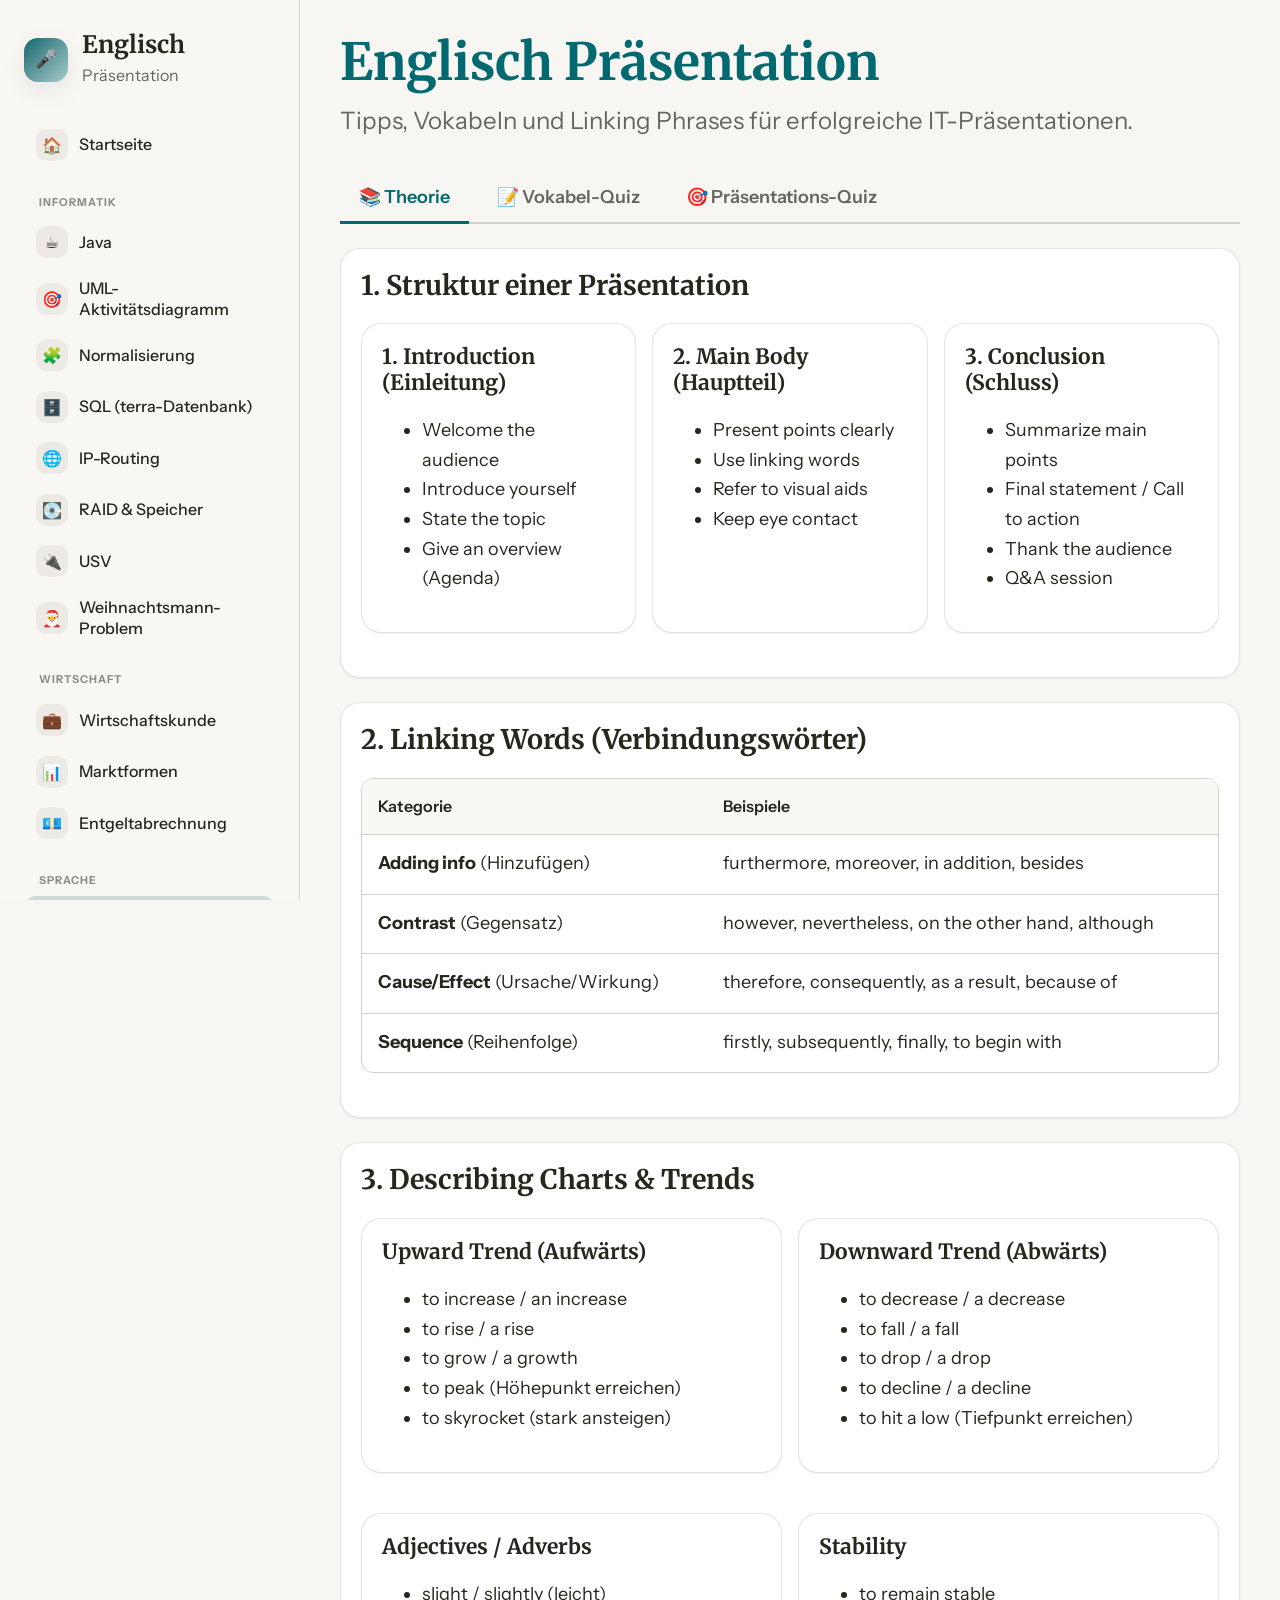
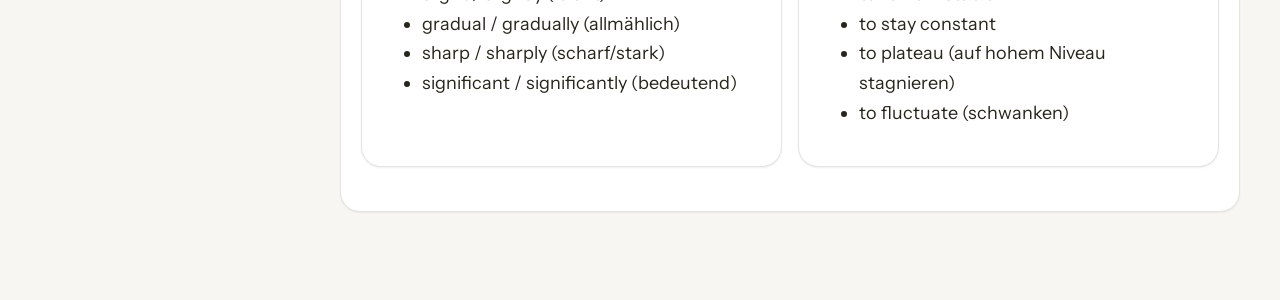
==== commit 3665642e: "feat: add centralized dynamic navigation script and styles" ====
--- a/englisch.html
+++ b/englisch.html
@@ -225,6 +225,7 @@
         </main>
     </div>
 
+    <script src="nav.js"></script>
     <script src="script.js"></script>
     <script>
         // Vocabulary Quiz Logic
--- a/styles.css
+++ b/styles.css
@@ -73,6 +73,8 @@
 
 html {
     scroll-behavior: smooth;
+    max-width: 100%;
+    overflow-x: hidden;
 }
 
 body {
@@ -83,6 +85,9 @@
     background: var(--color-bg);
     color: var(--color-text);
     transition: background-color 0.3s ease, color 0.3s ease;
+    max-width: 100%;
+    width: 100%;
+    overflow-x: hidden;
 }
 
 img, svg {
@@ -117,6 +122,8 @@
     display: grid;
     grid-template-columns: 300px minmax(0, 1fr);
     min-height: 100vh;
+    width: 100%;
+    max-width: 100%;
 }
 
 .shell.no-sidebar {
@@ -243,6 +250,9 @@
 .content {
     padding: var(--space-8) min(4vw, var(--space-10)) var(--space-16);
     max-width: 100%;
+    width: 100%;
+    min-width: 0;
+    box-sizing: border-box;
 }
 
 .content-centered {
@@ -400,13 +410,14 @@
     border: 1px solid var(--color-border);
     margin: var(--space-4) 0;
     background: var(--color-surface-2);
+    max-width: 100%;
 }
 
 table {
     width: 100%;
     border-collapse: collapse;
-    min-width: 600px;
     text-align: left;
+    max-width: 100%;
 }
 
 th, td {
@@ -426,6 +437,13 @@
 }
 
 /* Code Blocks */
+pre, .formula, pre[class*="language-"] {
+    max-width: 100%;
+    box-sizing: border-box;
+    overflow-x: auto;
+    -webkit-overflow-scrolling: touch;
+}
+
 pre[class*="language-"] {
     border-radius: var(--radius-lg);
     margin: var(--space-4) 0 !important;
@@ -450,12 +468,21 @@
 }
 
 /* Tabs Navigation */
+.tabs-container {
+    width: 100%;
+    max-width: 100%;
+    min-width: 0;
+}
+
 .tabs-nav {
     display: flex;
     gap: 0.5rem;
     flex-wrap: wrap;
     margin-bottom: var(--space-6);
     border-bottom: 2px solid var(--color-border);
+    width: 100%;
+    max-width: 100%;
+    min-width: 0;
 }
 
 .tab-btn {
@@ -578,70 +605,187 @@
    ========================================================================== */
 @media (max-width: 1040px) {
     .shell {
-        grid-template-columns: 1fr;
+        display: flex;
+        flex-direction: column;
+        width: 100%;
+        min-width: 0;
+        max-width: 100%;
     }
     
     .sidebar {
-        position: relative;
+        position: sticky;
+        top: 0;
         height: auto;
         border-right: none;
         border-bottom: 1px solid var(--color-border);
-        padding: var(--space-4) var(--space-5);
+        padding: 0.65rem 1rem;
+        background: var(--color-surface);
+        box-shadow: var(--shadow-sm);
+        z-index: 100;
+        width: 100%;
+        max-width: 100%;
+        box-sizing: border-box;
+    }
+
+    .sidebar-header {
+        display: flex;
+        justify-content: space-between;
+        align-items: center;
+        margin-bottom: 0;
+        width: 100%;
+    }
+
+    .brand {
+        gap: 0.65rem;
+    }
+
+    .brand .logo {
+        width: 36px;
+        height: 36px;
+        border-radius: 10px;
+    }
+
+    .brand .logo svg {
+        width: 18px;
+        height: 18px;
+    }
+
+    .brand h1 {
+        font-size: 1.15rem;
+    }
+
+    .brand p {
+        display: none;
+    }
+
+    .mobile-menu-btn {
+        display: flex;
+        align-items: center;
+        justify-content: center;
+        width: 40px;
+        height: 40px;
+        padding: 0;
     }
 
     .nav {
         display: none; /* Hidden by default on mobile */
         padding-top: var(--space-4);
+        padding-bottom: var(--space-3);
     }
     
     .nav.active {
         display: grid;
     }
 
-    .sidebar-header {
-        margin-bottom: 0;
-    }
-
-    .mobile-menu-btn {
-        display: block;
-    }
-
     .theme-toggle {
-        margin-top: var(--space-4);
+        display: none;
+        margin-top: var(--space-2);
         width: 100%;
         justify-content: center;
     }
 
+    .nav.active ~ .theme-toggle {
+        display: inline-flex;
+    }
+
     .grid-3 {
         grid-template-columns: 1fr 1fr;
     }
 }
 
-@media (max-width: 720px) {
+@media (max-width: 768px) {
     .content {
-        padding: var(--space-5);
+        padding: var(--space-4) var(--space-3) var(--space-12);
+    }
+
+    .page-title {
+        font-size: clamp(1.4rem, 1.15rem + 1.8vw, 1.85rem);
+        margin-bottom: var(--space-2);
+        word-break: break-word;
+    }
+
+    .page-subtitle {
+        font-size: var(--text-sm);
+        margin-bottom: var(--space-4);
+    }
+
+    .eyebrow {
+        font-size: 0.72rem;
+        padding: 0.35rem 0.65rem;
+        margin-bottom: var(--space-2);
     }
 
     .grid-2, .grid-3 {
         grid-template-columns: 1fr;
-    }
-
+        gap: var(--space-3);
+    }
+
+    .grid-auto {
+        grid-template-columns: 1fr;
+        gap: var(--space-3);
+    }
+
+    .panel, .card, .quiz-card {
+        padding: var(--space-4);
+        border-radius: var(--radius-lg);
+        margin-bottom: var(--space-4);
+    }
+
+    /* Horizontale Wisch-Navigation fÃ¼r Tabs auf MobilgerÃ¤ten */
     .tabs-nav {
-        flex-direction: column;
+        display: flex;
+        flex-direction: row;
+        flex-wrap: nowrap;
+        overflow-x: auto;
+        -webkit-overflow-scrolling: touch;
+        scrollbar-width: none;
+        -ms-overflow-style: none;
+        padding-bottom: 4px;
+        gap: 0.35rem;
+        border-bottom: 1px solid var(--color-border);
+        margin-bottom: var(--space-5);
+        width: 100%;
+        max-width: 100%;
+        min-width: 0;
+    }
+
+    .tabs-nav::-webkit-scrollbar {
+        display: none;
     }
 
     .tab-btn {
+        flex: 0 0 auto;
+        width: auto;
+        white-space: nowrap;
+        padding: 0.6rem 0.9rem;
+        font-size: 0.88rem;
+        text-align: center;
+        border-left: none;
+        border-bottom: 3px solid transparent;
+        background: transparent;
+        margin-bottom: 0;
+    }
+
+    .tab-btn.active {
+        border-left: none;
+        border-bottom-color: var(--color-primary);
+        background: transparent;
+        color: var(--color-primary);
+    }
+
+    /* Tabellen ohne Wrapper scrollbar machen */
+    table:not(.table-wrap table):not(.responsive-table) {
+        display: block;
         width: 100%;
-        text-align: left;
-        border-bottom: none;
-        border-left: 3px solid transparent;
-        margin-bottom: 0;
-    }
-
-    .tab-btn.active {
-        border-bottom: none;
-        border-left-color: var(--color-primary);
-        background: var(--color-surface);
+        max-width: 100%;
+        overflow-x: auto;
+        -webkit-overflow-scrolling: touch;
+    }
+
+    .table-wrap table.responsive-table,
+    table.responsive-table {
+        min-width: 0 !important;
+        width: 100% !important;
     }
 }
 
@@ -649,3 +793,132 @@
     html { scroll-behavior: auto; }
     * { transition: none !important; animation: none !important; }
 }
+
+/* --- Responsive Tabellen (Scrollbar auf Mobile) --- */
+.table-wrap {
+    width: 100%;
+    max-width: 100%;
+    min-width: 0;
+    overflow-x: auto;
+    -webkit-overflow-scrolling: touch;
+    margin-bottom: var(--space-6);
+    border-radius: var(--radius-md);
+    background: var(--color-surface-2);
+    border: 1px solid var(--color-border);
+}
+
+.table-wrap table {
+    width: 100%;
+    min-width: 540px; 
+    border-collapse: collapse;
+}
+
+/* ==========================================================================
+   Einheitliche Navigation (wird von nav.js erzeugt)
+   ========================================================================== */
+.nav {
+    gap: var(--space-4);
+    align-content: start;
+}
+
+.nav-group {
+    display: grid;
+    gap: 2px;
+}
+
+.nav-group-label {
+    padding: 0 .95rem;
+    margin: var(--space-2) 0 var(--space-1);
+    font-size: .68rem;
+    font-weight: 700;
+    letter-spacing: .09em;
+    text-transform: uppercase;
+    color: var(--color-text-faint);
+}
+
+.nav .nav-link {
+    position: relative;
+    display: flex;
+    align-items: center;
+    gap: .7rem;
+    padding: .55rem .75rem;
+    border-radius: var(--radius-md);
+    font-size: var(--text-sm);
+    font-weight: 500;
+    line-height: 1.3;
+    color: var(--color-text);
+    transition: background-color .2s, color .2s, transform .2s;
+}
+
+.nav .nav-link:hover,
+.nav .nav-link:focus-visible {
+    background: var(--color-surface-offset);
+    color: var(--color-text);
+    transform: translateX(2px);
+}
+
+.nav .nav-link:focus-visible {
+    outline: 2px solid var(--color-primary);
+    outline-offset: 1px;
+}
+
+.nav-icon {
+    flex: 0 0 auto;
+    display: grid;
+    place-items: center;
+    width: 2rem;
+    height: 2rem;
+    border-radius: .65rem;
+    background: var(--color-surface-offset);
+    font-size: 1rem;
+    line-height: 1;
+    transition: background-color .2s;
+}
+
+.nav .nav-link.nav-active {
+    background: var(--color-primary-highlight);
+    color: var(--color-primary);
+    font-weight: 700;
+}
+
+.nav .nav-link.nav-active::before {
+    content: "";
+    position: absolute;
+    left: -.25rem;
+    top: 22%;
+    bottom: 22%;
+    width: 4px;
+    border-radius: 4px;
+    background: var(--color-primary);
+}
+
+.nav .nav-link.nav-active .nav-icon {
+    background: var(--color-surface-2);
+}
+
+/* Seiteninterne Links (Tabs/Abschnitte) etwas dezenter */
+.nav-group-local {
+    padding-top: var(--space-3);
+    border-top: 1px solid var(--color-border);
+}
+
+.nav .nav-link-local {
+    padding: .45rem .75rem .45rem 1.1rem;
+    font-size: var(--text-xs);
+    color: var(--color-text-muted);
+}
+
+@media (max-width: 1040px) {
+    .nav.active {
+        max-height: calc(100vh - 90px);
+        max-height: calc(100dvh - 90px);
+        overflow-y: auto;
+        -webkit-overflow-scrolling: touch;
+        overscroll-behavior: contain;
+    }
+
+    .nav .nav-link {
+        padding: .65rem .75rem;
+        min-height: 44px;
+    }
+}
